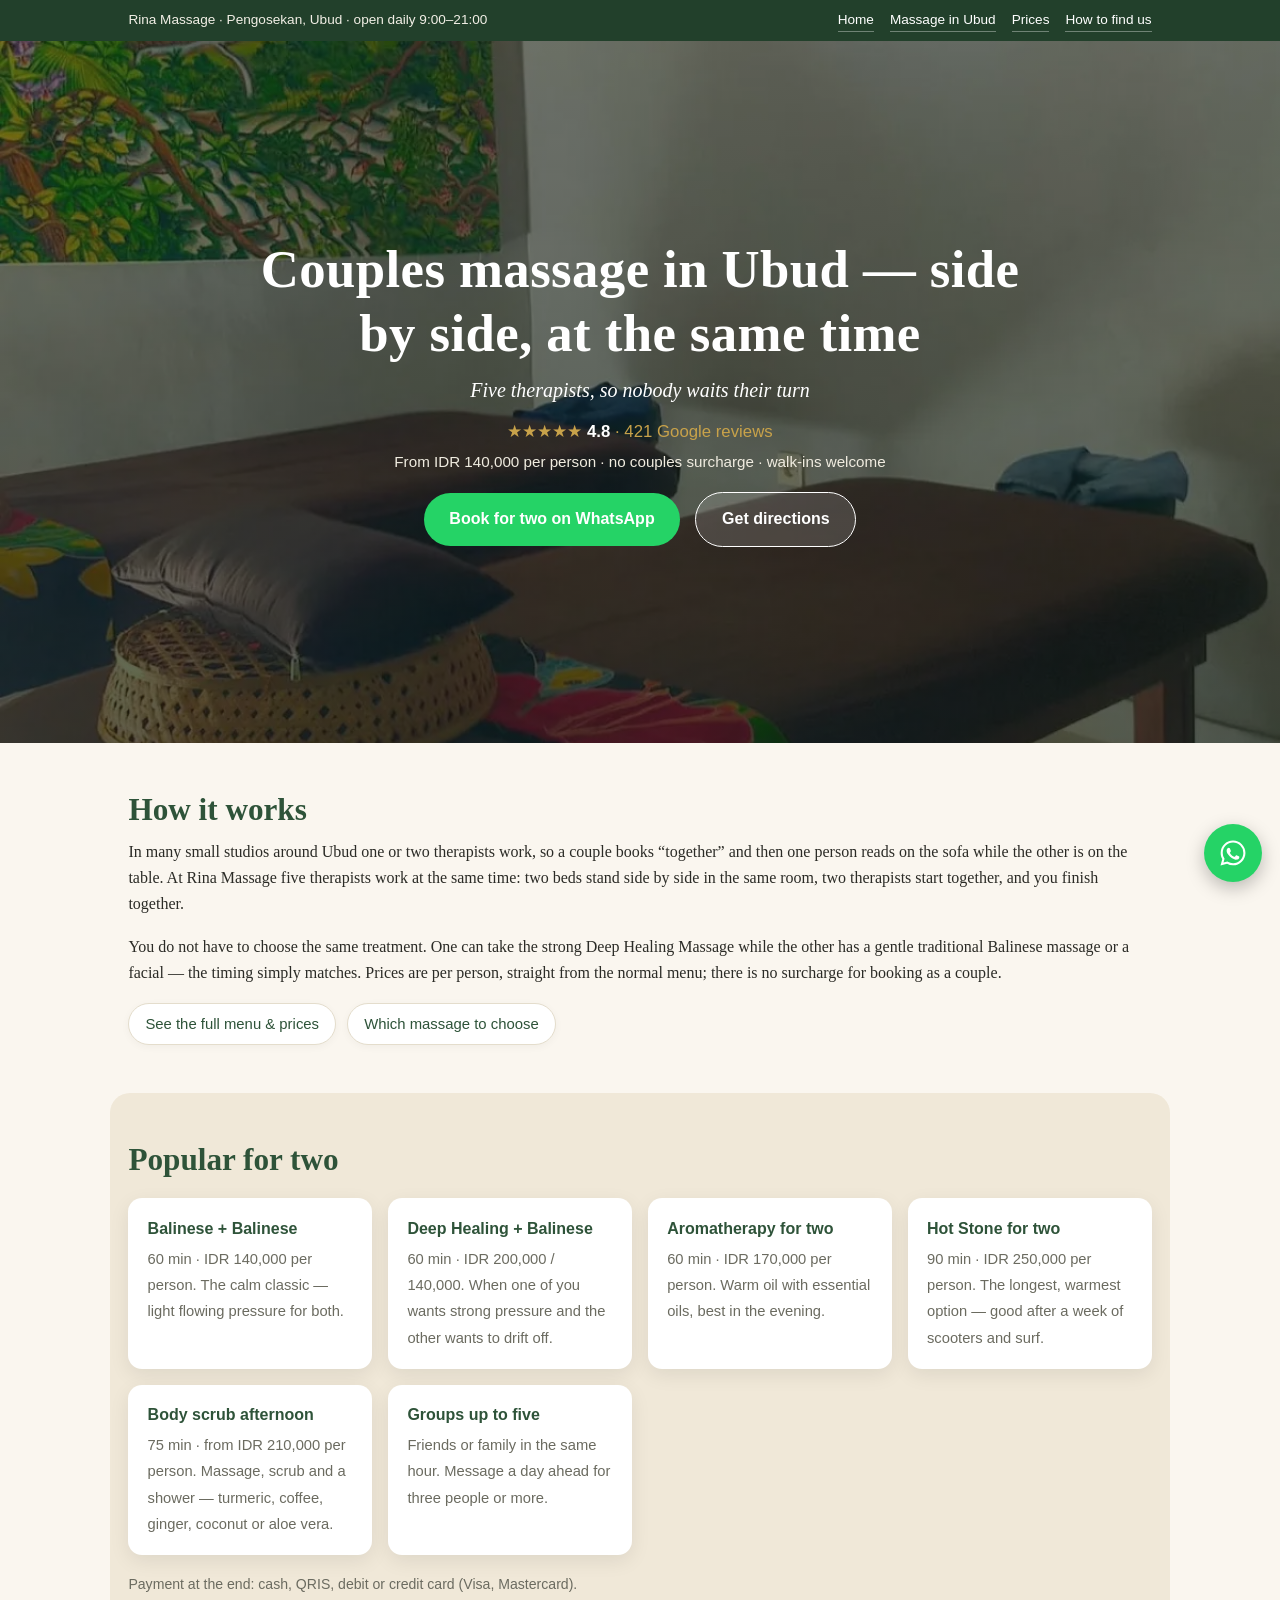
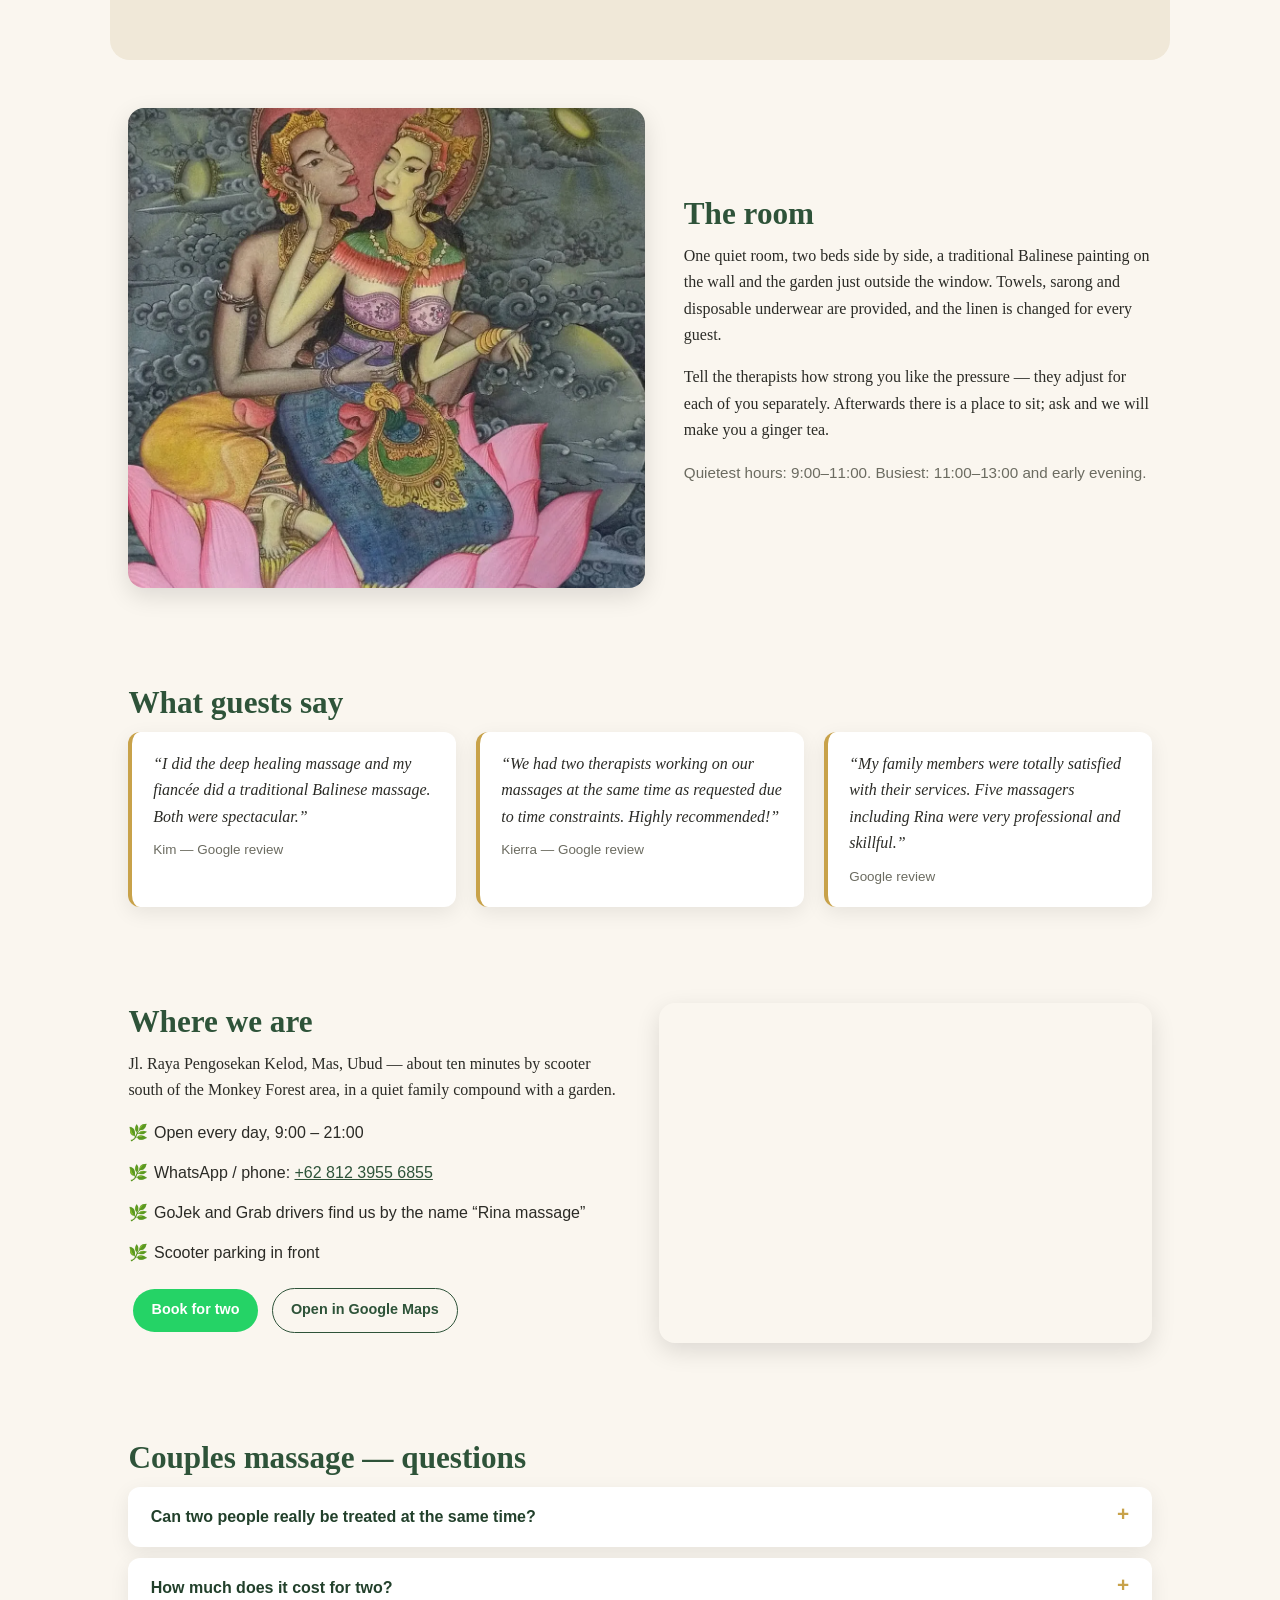
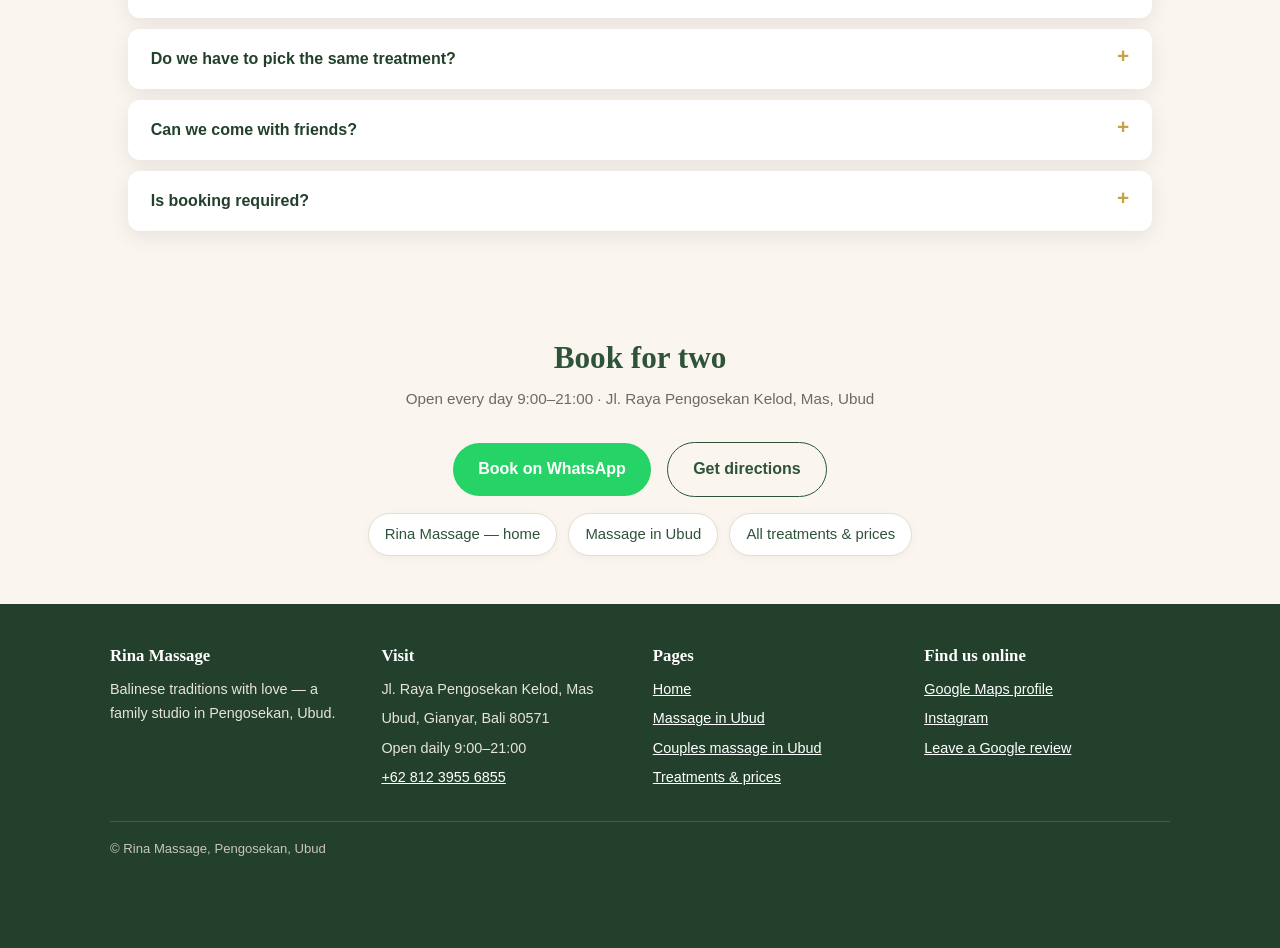
==== couples-massage-ubud/index.html @ 050b76c3 "Rebuild site: full 2025 price menu, SEO landing pages, FAQ, schema - index.html: new hero/positionin" ====
<!DOCTYPE html>
<html lang="en">
<head>
<meta charset="UTF-8">
<meta name="viewport" content="width=device-width, initial-scale=1.0">
<title>Couples Massage in Ubud — Side by Side, from IDR 140,000 | Rina Massage</title>
<meta name="description" content="Couples massage in Ubud at Rina Massage, Pengosekan. Five therapists means two people are treated at the same time in the same room — Balinese, deep healing or hot stone, from IDR 140,000 per person. Groups welcome, booking on WhatsApp.">
<link rel="canonical" href="https://rinamassageubud.com/couples-massage-ubud/">
<meta property="og:title" content="Couples massage in Ubud — side by side at Rina Massage">
<meta property="og:description" content="Two people treated at the same time by two therapists in one room. From IDR 140,000 per person. Pengosekan, Ubud — open daily 9:00–21:00.">
<meta property="og:type" content="article">
<meta property="og:url" content="https://rinamassageubud.com/couples-massage-ubud/">
<meta property="og:image" content="https://rinamassageubud.com/img/rina-massage-ubud-massage-room.jpg">
<meta name="theme-color" content="#2e5339">
<link rel="icon" href="/favicon.svg" type="image/svg+xml">
<link rel="stylesheet" href="/assets/style.css">
<script type="application/ld+json">
{
  "@context":"https://schema.org","@type":"BreadcrumbList",
  "itemListElement":[
    {"@type":"ListItem","position":1,"name":"Rina Massage Ubud","item":"https://rinamassageubud.com/"},
    {"@type":"ListItem","position":2,"name":"Couples massage in Ubud","item":"https://rinamassageubud.com/couples-massage-ubud/"}
  ]
}
</script>
<script type="application/ld+json">
{
  "@context":"https://schema.org","@type":"Service",
  "serviceType":"Couples massage",
  "name":"Couples massage in Ubud",
  "areaServed":{"@type":"Place","name":"Ubud, Bali"},
  "provider":{"@type":"MassageBusiness","name":"Rina Massage","@id":"https://rinamassageubud.com/#business","url":"https://rinamassageubud.com/","telephone":"+6281239556855",
    "address":{"@type":"PostalAddress","streetAddress":"Jl. Raya Pengosekan Kelod, Mas","addressLocality":"Ubud","addressRegion":"Bali","postalCode":"80571","addressCountry":"ID"}},
  "offers":{"@type":"Offer","price":"140000","priceCurrency":"IDR","description":"Per person, traditional Balinese massage 60 minutes"}
}
</script>
<script type="application/ld+json">
{
  "@context":"https://schema.org","@type":"FAQPage",
  "mainEntity":[
    {"@type":"Question","name":"Can two people have a massage at the same time in Ubud?","acceptedAnswer":{"@type":"Answer","text":"Yes. Rina Massage has five therapists, so two guests are treated side by side in the same room at the same time — no waiting and no separate appointments."}},
    {"@type":"Question","name":"How much is a couples massage in Ubud?","acceptedAnswer":{"@type":"Answer","text":"The price is simply per person from the normal menu: a 60-minute traditional Balinese massage is IDR 140,000 per person, aromatherapy IDR 170,000, Deep Healing IDR 200,000 and a 90-minute Hot Stone Massage IDR 250,000. There is no couples surcharge."}},
    {"@type":"Question","name":"Do we have to choose the same treatment?","acceptedAnswer":{"@type":"Answer","text":"No. One can take a deep healing massage while the other has a traditional Balinese massage or a facial — both start at the same time."}},
    {"@type":"Question","name":"Can a group of friends book together?","acceptedAnswer":{"@type":"Answer","text":"Yes, up to five people can be treated in the same hour. For three or more, send a WhatsApp message a day ahead so all therapists are kept free."}}
  ]
}
</script>
</head>
<body>

<div class="topbar"><div>
  <span>Rina Massage · Pengosekan, Ubud · open daily 9:00–21:00</span>
  <nav>
    <a href="/">Home</a>
    <a href="/massage-ubud/">Massage in Ubud</a>
    <a href="/#prices">Prices</a>
    <a href="/#location">How to find us</a>
  </nav>
</div></div>

<header class="hero room">
  <div>
    <h1>Couples massage in Ubud — side by side, at the same time</h1>
    <p class="tag">Five therapists, so nobody waits their turn</p>
    <p class="stars">★★★★★ <b>4.8</b> · 421 Google reviews</p>
    <p class="facts">From IDR 140,000 per person · no couples surcharge · walk-ins welcome</p>
    <a class="cta wa" data-track="whatsapp-hero-couples" href="https://wa.me/6281239556855?text=Hi%20Rina!%20We%20would%20like%20to%20book%20a%20couples%20massage." target="_blank" rel="noopener">Book for two on WhatsApp</a>
    <a class="cta map" data-track="maps-hero-couples" href="https://maps.app.goo.gl/XEnyNrB8rsMoHfEm6" target="_blank" rel="noopener">Get directions</a>
  </div>
</header>

<section>
  <h2>How it works</h2>
  <p>In many small studios around Ubud one or two therapists work, so a couple books “together” and then one person reads on the sofa while the other is on the table. At Rina Massage five therapists work at the same time: two beds stand side by side in the same room, two therapists start together, and you finish together.</p>
  <p>You do not have to choose the same treatment. One can take the strong Deep Healing Massage while the other has a gentle traditional Balinese massage or a facial — the timing simply matches. Prices are per person, straight from the normal menu; there is no surcharge for booking as a couple.</p>
  <div class="pagelinks">
    <a href="/#prices">See the full menu &amp; prices</a>
    <a href="/massage-ubud/">Which massage to choose</a>
  </div>
</section>

<section class="why">
  <h2>Popular for two</h2>
  <div class="why-grid">
    <div class="why-item"><b>Balinese + Balinese</b><span>60 min · IDR 140,000 per person. The calm classic — light flowing pressure for both.</span></div>
    <div class="why-item"><b>Deep Healing + Balinese</b><span>60 min · IDR 200,000 / 140,000. When one of you wants strong pressure and the other wants to drift off.</span></div>
    <div class="why-item"><b>Aromatherapy for two</b><span>60 min · IDR 170,000 per person. Warm oil with essential oils, best in the evening.</span></div>
    <div class="why-item"><b>Hot Stone for two</b><span>90 min · IDR 250,000 per person. The longest, warmest option — good after a week of scooters and surf.</span></div>
    <div class="why-item"><b>Body scrub afternoon</b><span>75 min · from IDR 210,000 per person. Massage, scrub and a shower — turmeric, coffee, ginger, coconut or aloe vera.</span></div>
    <div class="why-item"><b>Groups up to five</b><span>Friends or family in the same hour. Message a day ahead for three people or more.</span></div>
  </div>
  <p class="note">Payment at the end: cash, QRIS, debit or credit card (Visa, Mastercard).</p>
</section>

<section class="split">
  <picture>
    <source srcset="/img/rina-massage-ubud-balinese-painting.webp" type="image/webp">
    <img src="/img/rina-massage-ubud-balinese-painting.jpg" width="1080" height="1080" loading="lazy"
         alt="Traditional Balinese painting of a couple, hanging in the treatment room at Rina Massage in Ubud">
  </picture>
  <div>
    <h2>The room</h2>
    <p>One quiet room, two beds side by side, a traditional Balinese painting on the wall and the garden just outside the window. Towels, sarong and disposable underwear are provided, and the linen is changed for every guest.</p>
    <p>Tell the therapists how strong you like the pressure — they adjust for each of you separately. Afterwards there is a place to sit; ask and we will make you a ginger tea.</p>
    <p class="sub">Quietest hours: 9:00–11:00. Busiest: 11:00–13:00 and early evening.</p>
  </div>
</section>

<section>
  <h2>What guests say</h2>
  <div class="quotes">
    <blockquote>“I did the deep healing massage and my fiancée did a traditional Balinese massage. Both were spectacular.”<footer>Kim — Google review</footer></blockquote>
    <blockquote>“We had two therapists working on our massages at the same time as requested due to time constraints. Highly recommended!”<footer>Kierra — Google review</footer></blockquote>
    <blockquote>“My family members were totally satisfied with their services. Five massagers including Rina were very professional and skillful.”<footer>Google review</footer></blockquote>
  </div>
</section>

<section class="visit">
  <div>
    <h2>Where we are</h2>
    <p>Jl. Raya Pengosekan Kelod, Mas, Ubud — about ten minutes by scooter south of the Monkey Forest area, in a quiet family compound with a garden.</p>
    <ul>
      <li>Open every day, 9:00 – 21:00</li>
      <li>WhatsApp / phone: <a data-track="phone-couples" href="https://wa.me/6281239556855">+62 812 3955 6855</a></li>
      <li>GoJek and Grab drivers find us by the name “Rina massage”</li>
      <li>Scooter parking in front</li>
    </ul>
    <a class="cta wa small" data-track="whatsapp-location-couples" href="https://wa.me/6281239556855?text=Hi%20Rina!%20We%20would%20like%20to%20book%20a%20couples%20massage." target="_blank" rel="noopener">Book for two</a>
    <a class="cta ghost small" data-track="maps-location-couples" href="https://maps.app.goo.gl/XEnyNrB8rsMoHfEm6" target="_blank" rel="noopener">Open in Google Maps</a>
  </div>
  <iframe title="Rina Massage on Google Maps" loading="lazy" allowfullscreen referrerpolicy="no-referrer-when-downgrade"
    src="https://maps.google.com/maps?q=Rina%20massage%2C%20Jl.%20Raya%20Pengosekan%20Kelod%2C%20Mas%2C%20Ubud&z=16&output=embed"></iframe>
</section>

<section class="faq">
  <h2>Couples massage — questions</h2>
  <details><summary>Can two people really be treated at the same time?</summary><div class="answer"><p>Yes — two beds, two therapists, one room, same start and finish. That is the main reason couples come back to us.</p></div></details>
  <details><summary>How much does it cost for two?</summary><div class="answer"><p>Per person from the normal menu: Balinese 60 min IDR 140,000, aromatherapy IDR 170,000, Deep Healing IDR 200,000, Hot Stone 90 min IDR 250,000. No couples surcharge.</p></div></details>
  <details><summary>Do we have to pick the same treatment?</summary><div class="answer"><p>No. Different treatments of the same length work best, and we will tell you if the timing does not match.</p></div></details>
  <details><summary>Can we come with friends?</summary><div class="answer"><p>Yes, up to five people in the same hour. Send a WhatsApp message a day ahead so all the therapists are free.</p></div></details>
  <details><summary>Is booking required?</summary><div class="answer"><p>For two people walk-ins usually work. For an exact hour, or three people and more, one WhatsApp message is enough — no deposit.</p></div></details>
</section>

<section class="center">
  <h2>Book for two</h2>
  <p class="sub">Open every day 9:00–21:00 · Jl. Raya Pengosekan Kelod, Mas, Ubud</p>
  <a class="cta wa" data-track="whatsapp-bottom-couples" href="https://wa.me/6281239556855?text=Hi%20Rina!%20We%20would%20like%20to%20book%20a%20couples%20massage." target="_blank" rel="noopener">Book on WhatsApp</a>
  <a class="cta ghost" data-track="maps-bottom-couples" href="https://maps.app.goo.gl/XEnyNrB8rsMoHfEm6" target="_blank" rel="noopener">Get directions</a>
  <div class="pagelinks" style="justify-content:center">
    <a href="/">Rina Massage — home</a>
    <a href="/massage-ubud/">Massage in Ubud</a>
    <a href="/#prices">All treatments &amp; prices</a>
  </div>
</section>

<footer class="site">
  <div class="in">
    <div>
      <h4>Rina Massage</h4>
      <p>Balinese traditions with love — a family studio in Pengosekan, Ubud.</p>
    </div>
    <div>
      <h4>Visit</h4>
      <ul>
        <li>Jl. Raya Pengosekan Kelod, Mas</li>
        <li>Ubud, Gianyar, Bali 80571</li>
        <li>Open daily 9:00–21:00</li>
        <li><a href="https://wa.me/6281239556855">+62 812 3955 6855</a></li>
      </ul>
    </div>
    <div>
      <h4>Pages</h4>
      <ul>
        <li><a href="/">Home</a></li>
        <li><a href="/massage-ubud/">Massage in Ubud</a></li>
        <li><a href="/couples-massage-ubud/">Couples massage in Ubud</a></li>
        <li><a href="/#prices">Treatments &amp; prices</a></li>
      </ul>
    </div>
    <div>
      <h4>Find us online</h4>
      <ul>
        <li><a href="https://maps.app.goo.gl/XEnyNrB8rsMoHfEm6" target="_blank" rel="noopener">Google Maps profile</a></li>
        <li><a href="https://www.instagram.com/rinamassageubud/" target="_blank" rel="noopener">Instagram</a></li>
        <li><a href="https://g.page/r/Cc70JWvsVay-EAE/review" target="_blank" rel="noopener">Leave a Google review</a></li>
      </ul>
    </div>
  </div>
  <p class="copy">© Rina Massage, Pengosekan, Ubud</p>
</footer>

<a class="wa-float" data-track="whatsapp-float-couples" href="https://wa.me/6281239556855?text=Hi%20Rina!%20We%20would%20like%20to%20book%20a%20couples%20massage." target="_blank" rel="noopener" aria-label="Book on WhatsApp">
  <svg viewBox="0 0 24 24" aria-hidden="true"><path d="M12.04 2C6.58 2 2.13 6.45 2.13 11.91c0 1.75.46 3.45 1.32 4.95L2 22l5.25-1.38a9.9 9.9 0 0 0 4.79 1.22h.01c5.46 0 9.9-4.45 9.9-9.91 0-2.65-1.03-5.14-2.9-7.01A9.82 9.82 0 0 0 12.04 2m0 1.67c2.2 0 4.27.86 5.83 2.42a8.2 8.2 0 0 1 2.41 5.82c0 4.54-3.7 8.24-8.24 8.24-1.48 0-2.93-.4-4.2-1.15l-.3-.18-3.12.82.83-3.04-.2-.31a8.2 8.2 0 0 1-1.26-4.38c0-4.54 3.7-8.24 8.25-8.24m-3.6 4.2c-.17 0-.44.06-.67.31-.23.25-.88.86-.88 2.1s.9 2.44 1.03 2.6c.13.17 1.76 2.7 4.28 3.78.6.26 1.06.41 1.42.53.6.19 1.14.16 1.57.1.48-.07 1.48-.6 1.69-1.19.21-.58.21-1.08.15-1.19-.06-.1-.23-.16-.48-.29-.25-.12-1.48-.73-1.71-.81-.23-.09-.4-.13-.56.12-.17.25-.64.81-.79.98-.14.16-.29.19-.54.06-.25-.12-1.05-.39-2-1.24-.74-.66-1.24-1.47-1.38-1.72-.15-.25-.02-.38.11-.5.11-.11.25-.29.37-.43.13-.15.17-.25.25-.42.09-.16.04-.31-.02-.44-.06-.12-.55-1.36-.77-1.86-.2-.48-.41-.42-.56-.42h-.48z"/></svg>
</a>

<div class="stickybar">
  <a class="wa" data-track="whatsapp-sticky-couples" href="https://wa.me/6281239556855?text=Hi%20Rina!%20We%20would%20like%20to%20book%20a%20couples%20massage." target="_blank" rel="noopener">Book on WhatsApp</a>
  <a class="mp" data-track="maps-sticky-couples" href="https://maps.app.goo.gl/XEnyNrB8rsMoHfEm6" target="_blank" rel="noopener">Directions</a>
</div>

</body>
</html>
---- assets/style.css ----
:root{
  --green:#2e5339; --green-dark:#22402b; --cream:#faf6ef; --sand:#f0e8d8;
  --gold:#c8a24a; --text:#2b2b26; --muted:#6b6b60; --wa:#25d366;
  --shadow:0 6px 20px rgba(0,0,0,.08);
}
*{margin:0;padding:0;box-sizing:border-box}
html{scroll-behavior:smooth}
body{font-family:Georgia,'Times New Roman',serif;color:var(--text);background:var(--cream);line-height:1.65;-webkit-text-size-adjust:100%}
img{max-width:100%;display:block}
h1,h2,h3{font-weight:600;line-height:1.22}
h2{font-size:clamp(1.5rem,4vw,1.95rem);color:var(--green);margin-bottom:.6rem}
h3{font-size:1.12rem;color:var(--green-dark);margin-bottom:.3rem}
p{margin-bottom:1rem}
a{color:var(--green)}
section{max-width:1060px;margin:0 auto;padding:3rem 1.15rem}
.sub{color:var(--muted);font-family:Helvetica,Arial,sans-serif;font-size:.95rem}
.center{text-align:center}

/* ---------- top bar ---------- */
.topbar{background:var(--green-dark);color:#f2efe6;font-family:Helvetica,Arial,sans-serif;font-size:.85rem}
.topbar div{max-width:1060px;margin:0 auto;padding:.55rem 1.15rem;display:flex;flex-wrap:wrap;gap:.4rem 1.2rem;align-items:center;justify-content:space-between}
.topbar a{color:#fff;text-decoration:none;border-bottom:1px solid rgba(255,255,255,.35)}
.topbar nav{display:flex;gap:1rem;flex-wrap:wrap}

/* ---------- hero ---------- */
.hero{position:relative;display:flex;align-items:center;justify-content:center;text-align:center;color:#fff;
  padding:3.4rem 1.15rem;min-height:78vh;
  background:#25341f url('/img/rina-massage-ubud-frangipani.jpg') center/cover no-repeat;
  background-image:image-set(url('/img/rina-massage-ubud-frangipani.webp') type('image/webp'), url('/img/rina-massage-ubud-frangipani.jpg') type('image/jpeg'));
}
.hero.room{background-image:url('/img/rina-massage-ubud-massage-room.jpg');
  background-image:image-set(url('/img/rina-massage-ubud-massage-room.webp') type('image/webp'), url('/img/rina-massage-ubud-massage-room.jpg') type('image/jpeg'));
  background-position:center 60%}
.hero.garden{background-image:url('/img/rina-massage-ubud-garden.jpg');
  background-image:image-set(url('/img/rina-massage-ubud-garden.webp') type('image/webp'), url('/img/rina-massage-ubud-garden.jpg') type('image/jpeg'))}
.hero::after{content:'';position:absolute;inset:0;background:linear-gradient(rgba(18,28,18,.5),rgba(18,28,18,.68))}
.hero>div{position:relative;z-index:1;max-width:760px}
.hero h1{font-size:clamp(1.95rem,5.4vw,3.3rem);letter-spacing:.4px;margin-bottom:.5rem}
.hero .tag{font-size:clamp(1rem,2.6vw,1.25rem);font-style:italic;margin-bottom:.7rem}
.hero .facts{font-family:Helvetica,Arial,sans-serif;font-size:.95rem;color:#f0ece0;margin-bottom:.2rem}
.stars{color:var(--gold);font-family:Helvetica,Arial,sans-serif;font-size:1.05rem;margin-bottom:.2rem}
.stars b{color:#fff}
.cta{display:inline-block;margin:.9rem .35rem 0;padding:.85rem 1.6rem;border-radius:40px;text-decoration:none;
  font-family:Helvetica,Arial,sans-serif;font-weight:700;font-size:1rem;transition:transform .15s}
.cta:hover{transform:scale(1.04)}
.cta.wa{background:var(--wa);color:#fff}
.cta.map{background:rgba(255,255,255,.14);color:#fff;border:1.5px solid #fff}
.cta.ghost{background:transparent;color:var(--green);border:1.5px solid var(--green)}
.cta.small{padding:.6rem 1.15rem;font-size:.9rem;margin:.5rem .3rem 0}

/* ---------- badges ---------- */
.badges{display:grid;grid-template-columns:repeat(auto-fit,minmax(158px,1fr));gap:.9rem;max-width:1060px;
  margin:-2.4rem auto 0;position:relative;z-index:2;padding:0 1.15rem}
.badge{background:#fff;border-radius:14px;box-shadow:var(--shadow);padding:.95rem .8rem;text-align:center;font-family:Helvetica,Arial,sans-serif}
.badge b{display:block;font-size:1.15rem;color:var(--green)}
.badge span{font-size:.82rem;color:var(--muted)}

/* ---------- two-column blocks ---------- */
.split{display:grid;grid-template-columns:1.05fr .95fr;gap:2.4rem;align-items:center}
.split picture{display:block}
.split img{width:100%;max-height:480px;object-fit:cover;border-radius:16px;box-shadow:0 8px 24px rgba(0,0,0,.12)}

/* ---------- why ---------- */
.why{background:var(--sand);border-radius:20px}
.why-grid{display:grid;grid-template-columns:repeat(auto-fit,minmax(240px,1fr));gap:1rem;margin-top:1.2rem}
.why-item{background:#fff;border-radius:14px;padding:1.1rem 1.2rem;box-shadow:var(--shadow)}
.why-item b{display:block;color:var(--green);font-family:Helvetica,Arial,sans-serif;margin-bottom:.2rem}
.why-item span{font-family:Helvetica,Arial,sans-serif;font-size:.92rem;color:var(--muted)}

/* ---------- treatments ---------- */
.menu{display:grid;grid-template-columns:repeat(auto-fit,minmax(320px,1fr));gap:1.4rem;margin-top:1.2rem}
.card{background:#fff;border-radius:16px;box-shadow:var(--shadow);overflow:hidden}
.card h3{background:var(--green);color:#fff;padding:.7rem 1.15rem;margin:0;font-size:1.02rem;font-family:Helvetica,Arial,sans-serif;letter-spacing:.3px}
.item{padding:.85rem 1.15rem;border-top:1px solid #efece3}
.item:first-of-type{border-top:0}
.item .row{display:flex;justify-content:space-between;gap:1rem;align-items:baseline;font-family:Helvetica,Arial,sans-serif}
.item .name{font-weight:700;color:var(--green-dark)}
.item .price{white-space:nowrap;color:var(--green);font-weight:700}
.item .dur{font-family:Helvetica,Arial,sans-serif;font-size:.82rem;color:var(--muted)}
.item p{margin:.25rem 0 0;font-size:.93rem;color:var(--muted);font-family:Helvetica,Arial,sans-serif;line-height:1.5}
.note{font-size:.88rem;color:var(--muted);margin-top:1.1rem;font-family:Helvetica,Arial,sans-serif}

/* ---------- gallery ---------- */
.gallery{display:grid;grid-template-columns:repeat(auto-fit,minmax(220px,1fr));gap:1rem}
.gallery img{width:100%;height:250px;object-fit:cover;border-radius:14px}

/* ---------- reviews ---------- */
.quotes{display:grid;grid-template-columns:repeat(auto-fit,minmax(270px,1fr));gap:1.3rem}
blockquote{background:#fff;border-left:4px solid var(--gold);border-radius:12px;padding:1.2rem 1.3rem;font-style:italic;box-shadow:var(--shadow)}
blockquote footer{margin-top:.6rem;font-style:normal;font-family:Helvetica,Arial,sans-serif;font-size:.84rem;color:var(--muted)}

/* ---------- location ---------- */
.visit{display:grid;grid-template-columns:1fr 1fr;gap:2.4rem;align-items:start}
.visit iframe{width:100%;height:340px;border:0;border-radius:16px;box-shadow:0 8px 24px rgba(0,0,0,.12)}
.visit ul{list-style:none;font-family:Helvetica,Arial,sans-serif}
.visit li{margin-bottom:.85rem;padding-left:1.6rem;position:relative}
.visit li::before{content:'🌿';position:absolute;left:0}

/* ---------- faq ---------- */
.faq details{background:#fff;border-radius:12px;box-shadow:var(--shadow);margin-bottom:.7rem;padding:.15rem .3rem}
.faq summary{cursor:pointer;padding:.9rem 1.1rem;font-family:Helvetica,Arial,sans-serif;font-weight:700;color:var(--green-dark);list-style:none}
.faq summary::-webkit-details-marker{display:none}
.faq summary::after{content:'+';float:right;color:var(--gold);font-size:1.3rem;line-height:1}
.faq details[open] summary::after{content:'–'}
.faq .answer{padding:0 1.1rem 1rem;font-family:Helvetica,Arial,sans-serif;font-size:.95rem;color:var(--muted)}
.faq .answer p{margin-bottom:.6rem}

/* ---------- links row ---------- */
.pagelinks{display:flex;flex-wrap:wrap;gap:.7rem;margin-top:1rem;font-family:Helvetica,Arial,sans-serif;font-size:.93rem}
.pagelinks a{background:#fff;border:1px solid #e4ddcc;border-radius:30px;padding:.5rem 1rem;text-decoration:none;box-shadow:0 2px 8px rgba(0,0,0,.04)}

/* ---------- footer ---------- */
footer.site{background:var(--green-dark);color:#e8e4d8;padding:2.4rem 1.15rem 5.5rem;font-family:Helvetica,Arial,sans-serif;font-size:.9rem}
footer.site .in{max-width:1060px;margin:0 auto;display:grid;grid-template-columns:repeat(auto-fit,minmax(230px,1fr));gap:1.6rem}
footer.site a{color:#fff}
footer.site h4{color:#fff;font-family:Georgia,serif;font-size:1.05rem;margin-bottom:.5rem}
footer.site ul{list-style:none}
footer.site li{margin-bottom:.35rem}
footer.site .copy{max-width:1060px;margin:1.6rem auto 0;padding-top:1rem;border-top:1px solid rgba(255,255,255,.15);font-size:.82rem;color:#c9c6ba}

/* ---------- floating + sticky CTA ---------- */
.wa-float{position:fixed;right:1.1rem;bottom:1.1rem;z-index:50;background:var(--wa);color:#fff;width:58px;height:58px;
  border-radius:50%;display:flex;align-items:center;justify-content:center;text-decoration:none;box-shadow:0 6px 18px rgba(0,0,0,.25)}
.wa-float svg{width:30px;height:30px;fill:#fff}
.stickybar{display:none}

@media(max-width:820px){
  .split,.visit{grid-template-columns:1fr}
  .hero{min-height:0;padding:2.2rem 1.15rem 2.2rem}
  .hero h1{font-size:1.7rem;line-height:1.25}
  .hero .tag{font-size:1rem;margin-bottom:.5rem}
  .hero .facts{font-size:.88rem}
  .cta{padding:.8rem 1.35rem;font-size:.95rem;margin-top:.7rem}
  .topbar span{display:none}
  .topbar div{justify-content:center;padding:.5rem 1rem}
  .topbar nav{gap:.9rem;justify-content:center}
  section{padding:2.4rem 1.15rem}
  .gallery img{height:200px}
  .wa-float{display:none}
  .stickybar{display:flex;position:fixed;left:0;right:0;bottom:0;z-index:60;gap:.5rem;padding:.55rem .7rem;
    background:rgba(250,246,239,.97);border-top:1px solid #e4ddcc;box-shadow:0 -4px 14px rgba(0,0,0,.08)}
  .stickybar a{flex:1;text-align:center;padding:.75rem .5rem;border-radius:30px;text-decoration:none;
    font-family:Helvetica,Arial,sans-serif;font-weight:700;font-size:.95rem}
  .stickybar .wa{background:var(--wa);color:#fff;flex:1.6}
  .stickybar .mp{background:#fff;color:var(--green);border:1.5px solid var(--green)}
  body{padding-bottom:3.6rem}
}
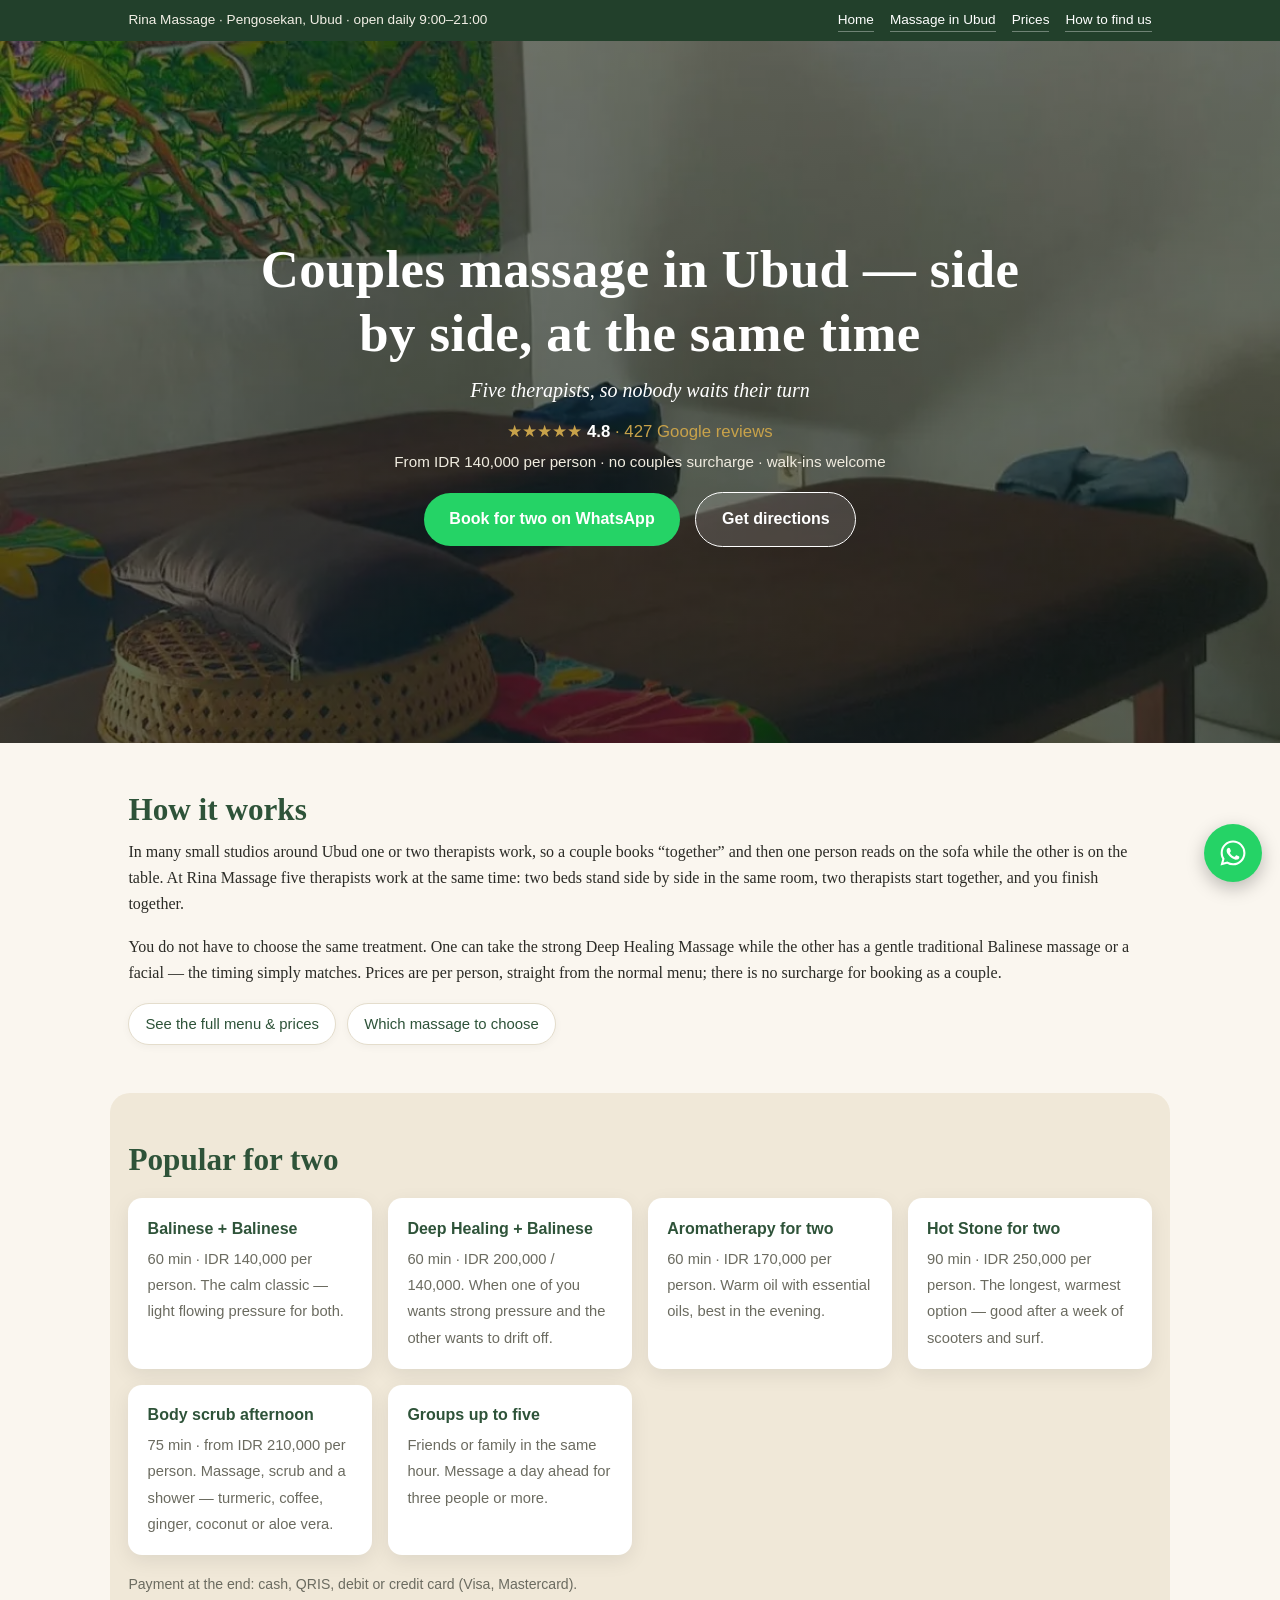
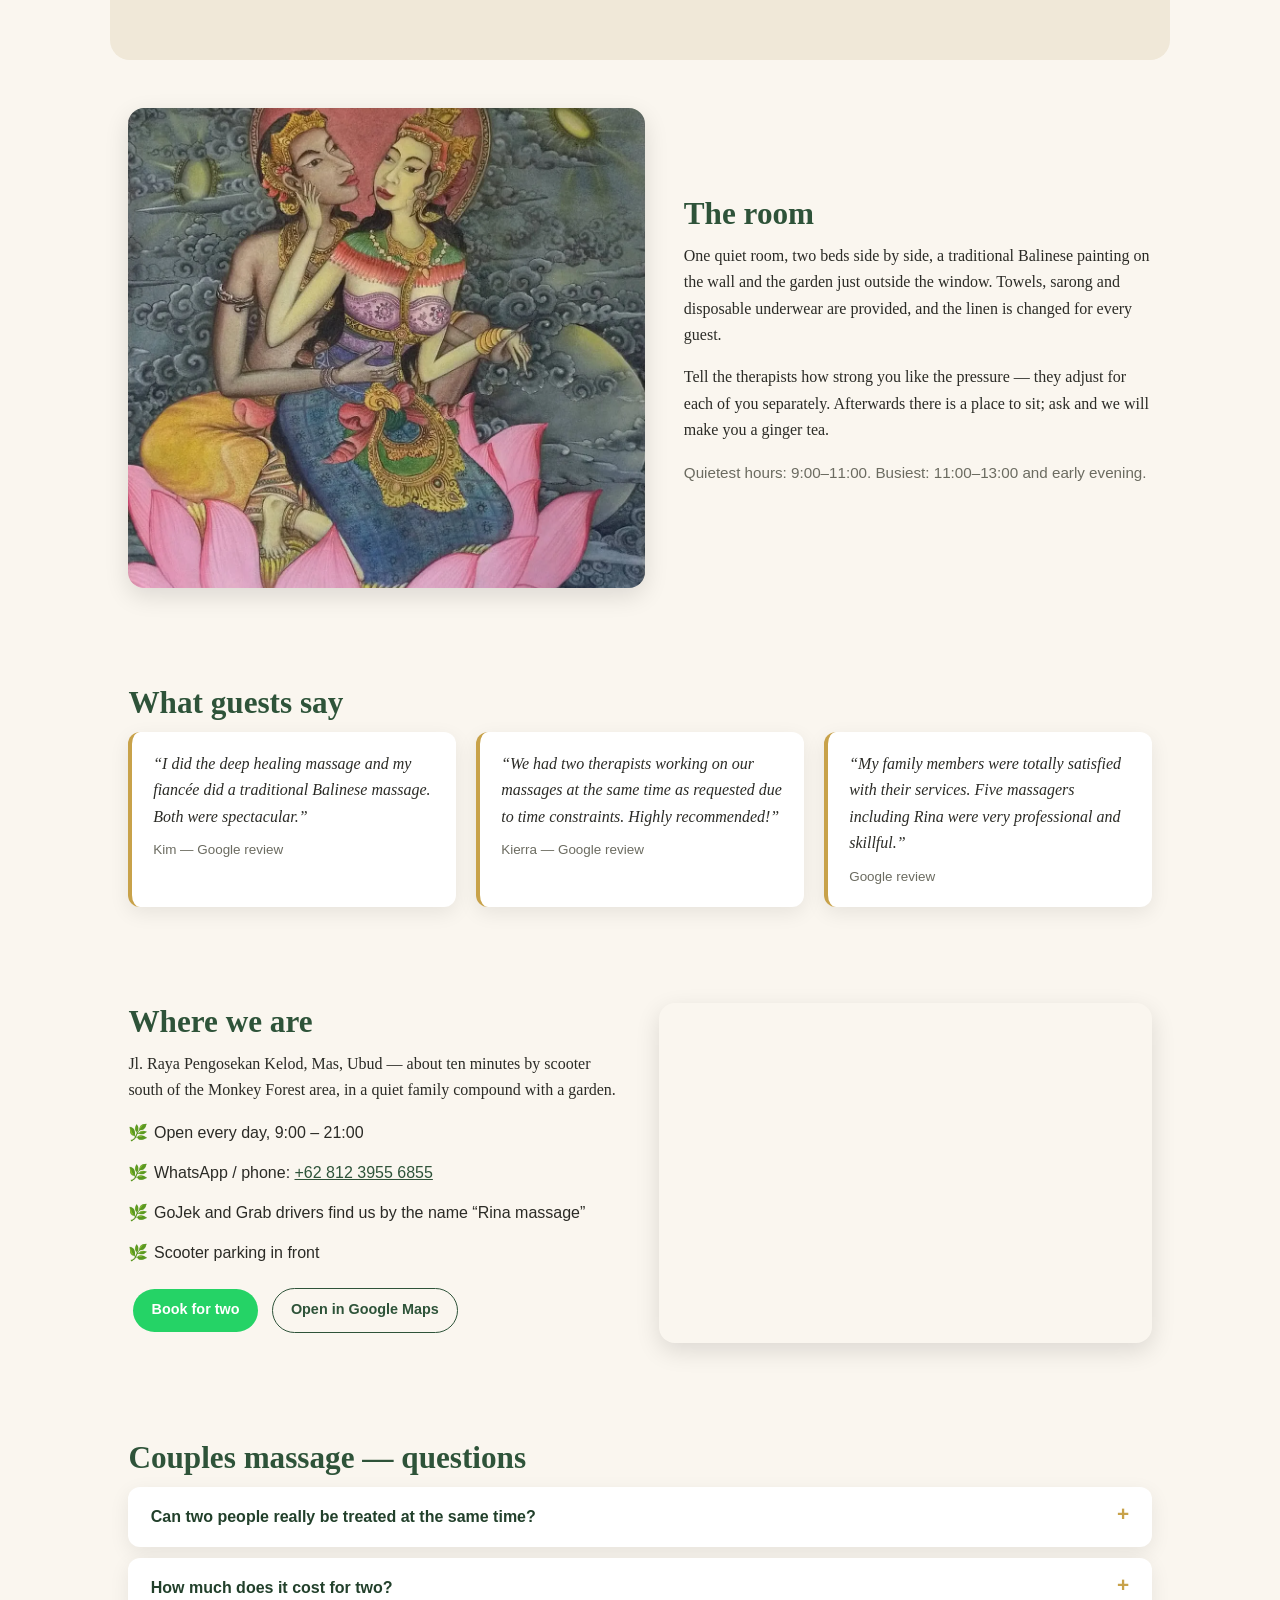
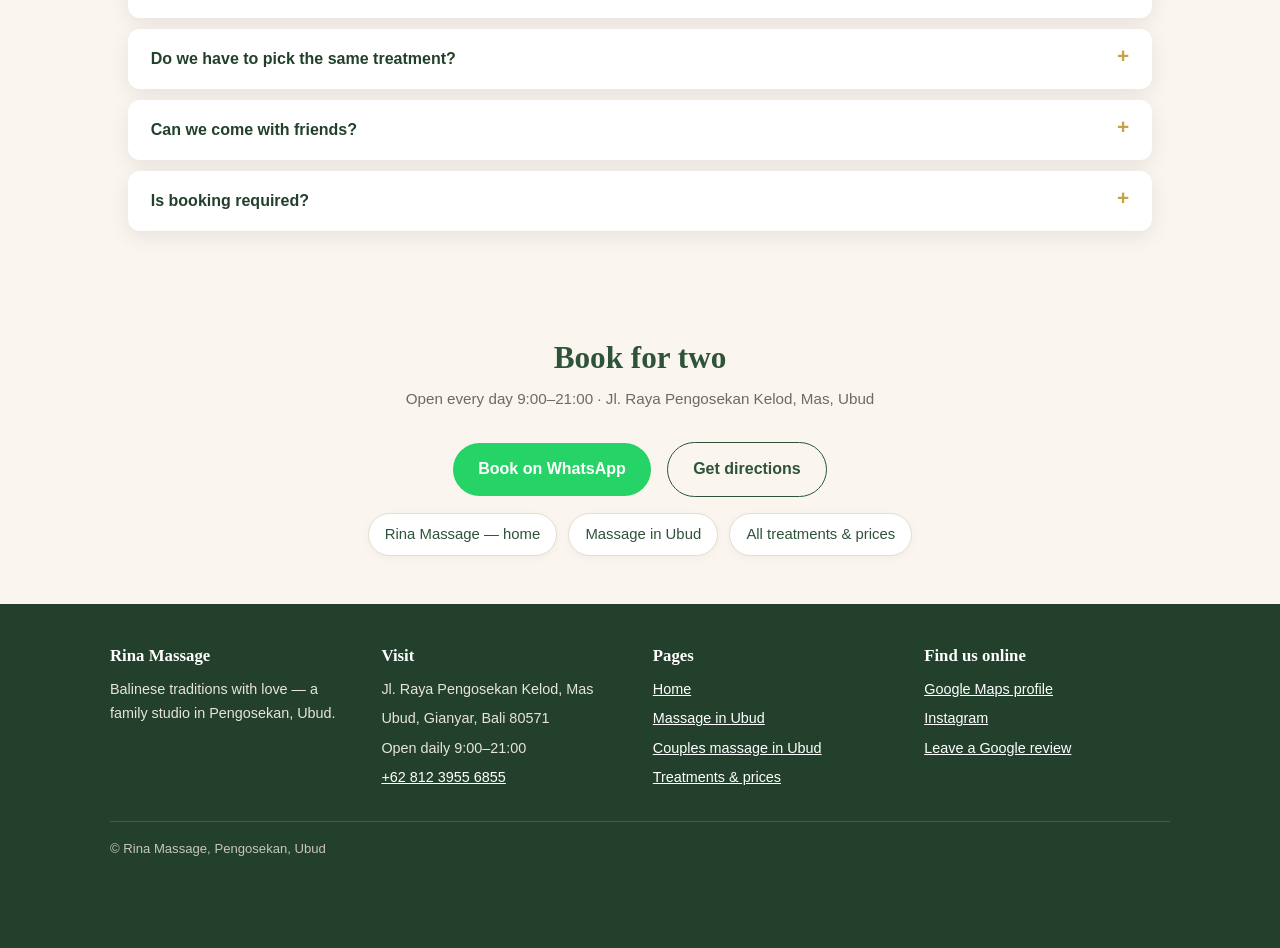
==== commit bda6bf38: "Add Search Console verification (file + meta tag), update review count to 427 Co-Authored-By: Claude" ====
--- a/couples-massage-ubud/index.html
+++ b/couples-massage-ubud/index.html
@@ -62,7 +62,7 @@
   <div>
     <h1>Couples massage in Ubud — side by side, at the same time</h1>
     <p class="tag">Five therapists, so nobody waits their turn</p>
-    <p class="stars">★★★★★ <b>4.8</b> · 421 Google reviews</p>
+    <p class="stars">★★★★★ <b>4.8</b> · 427 Google reviews</p>
     <p class="facts">From IDR 140,000 per person · no couples surcharge · walk-ins welcome</p>
     <a class="cta wa" data-track="whatsapp-hero-couples" href="https://wa.me/6281239556855?text=Hi%20Rina!%20We%20would%20like%20to%20book%20a%20couples%20massage." target="_blank" rel="noopener">Book for two on WhatsApp</a>
     <a class="cta map" data-track="maps-hero-couples" href="https://maps.app.goo.gl/XEnyNrB8rsMoHfEm6" target="_blank" rel="noopener">Get directions</a>
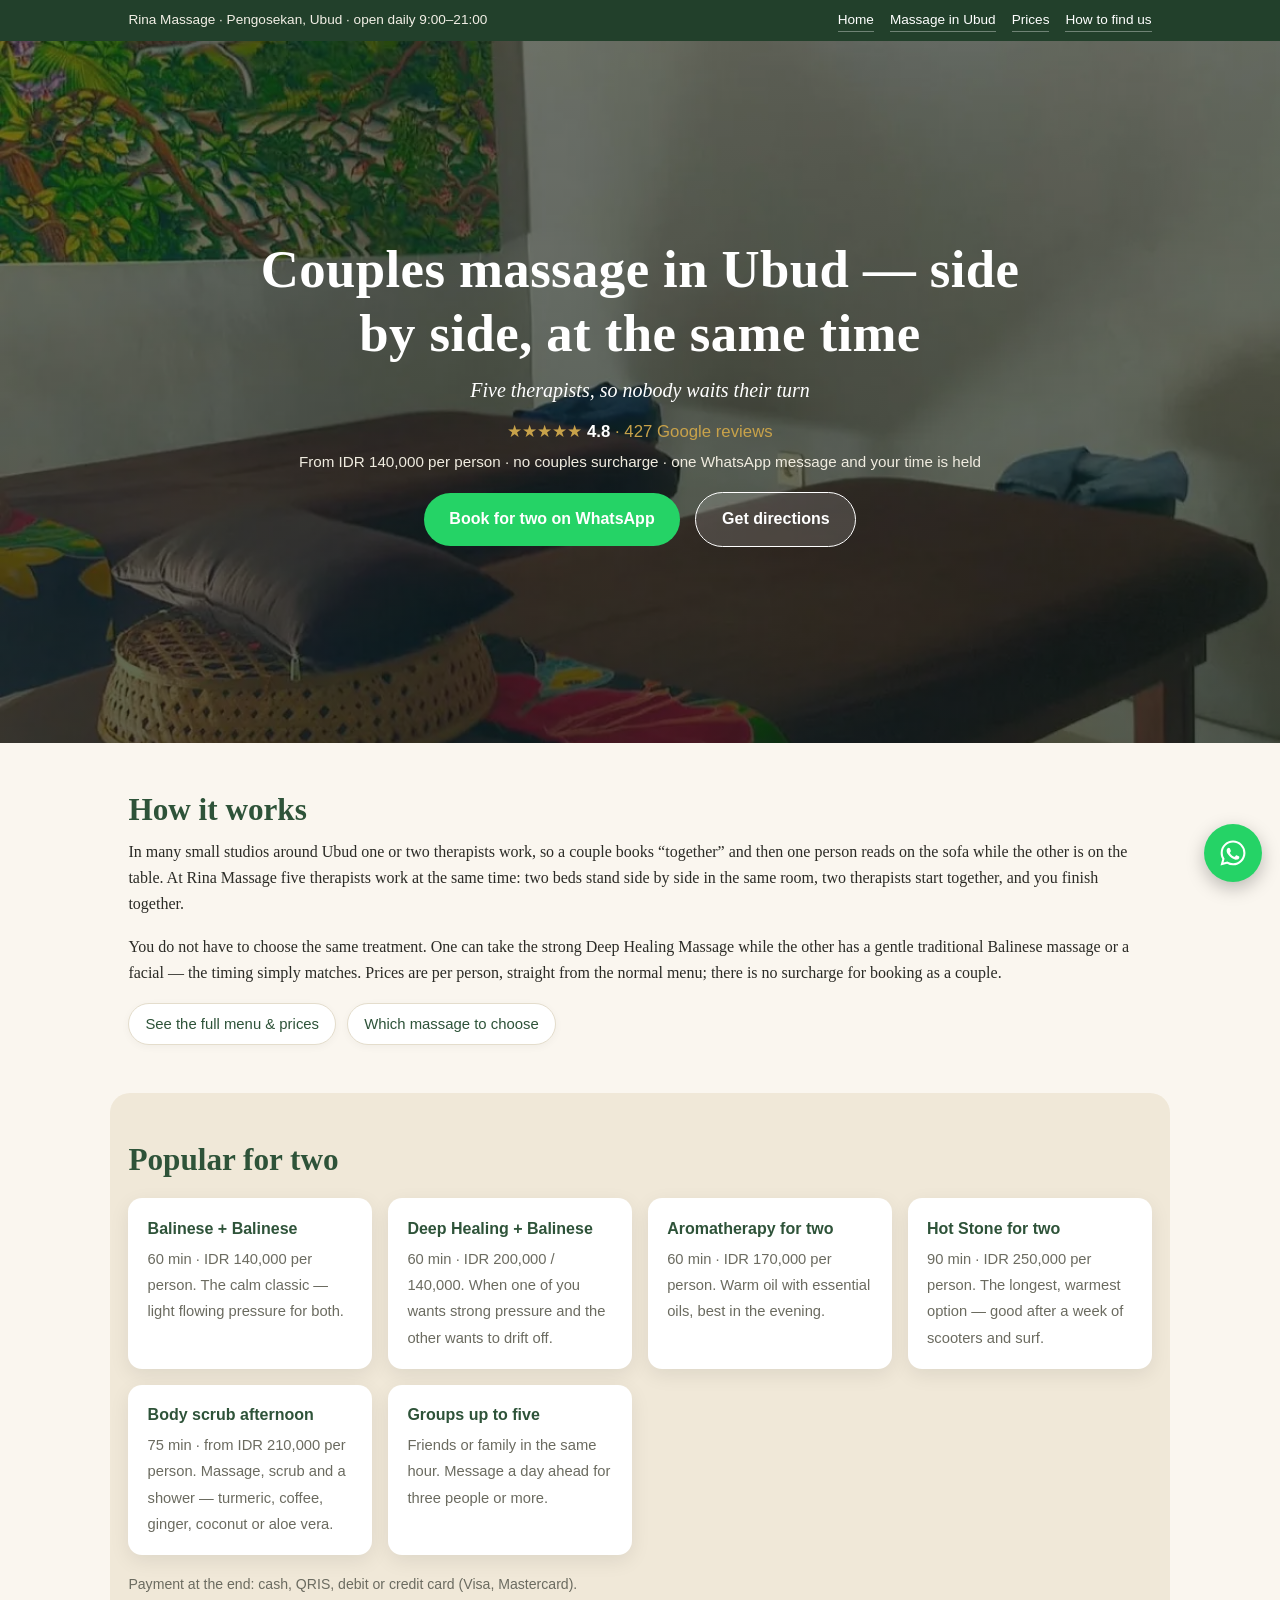
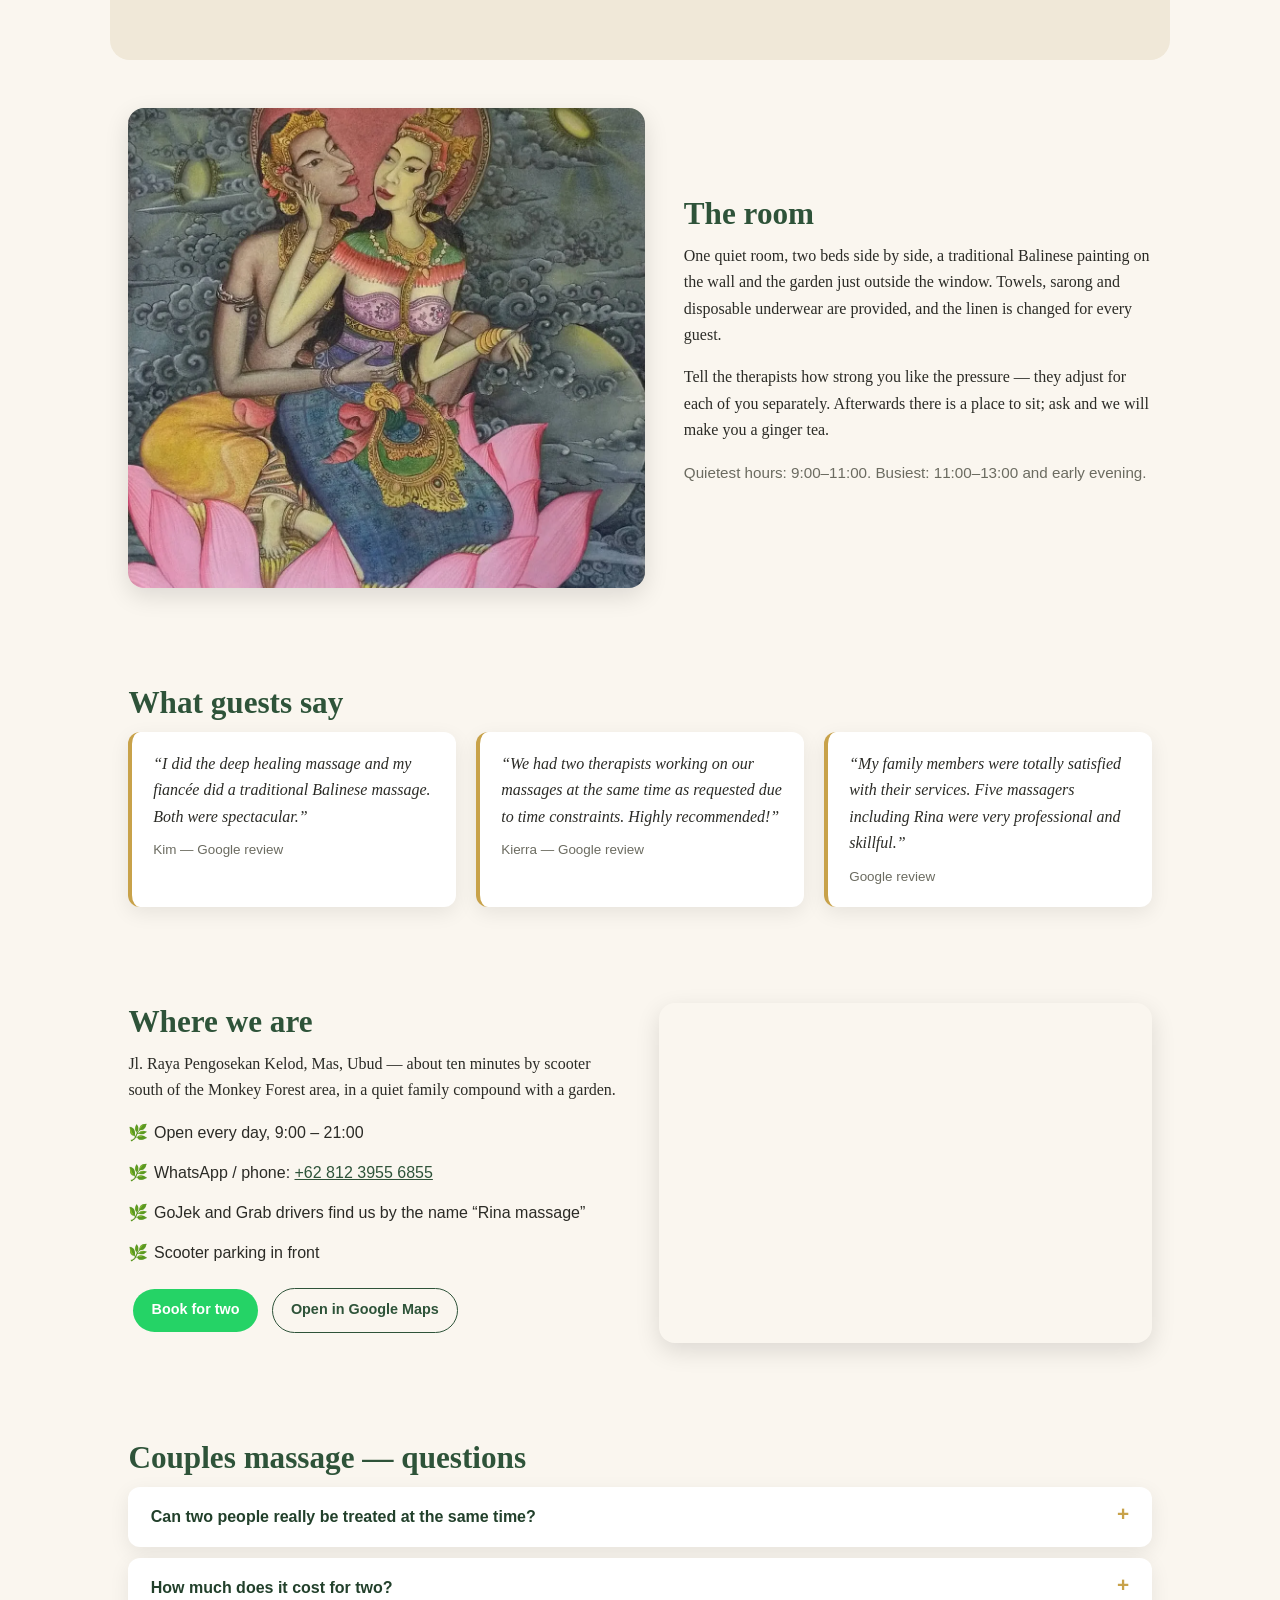
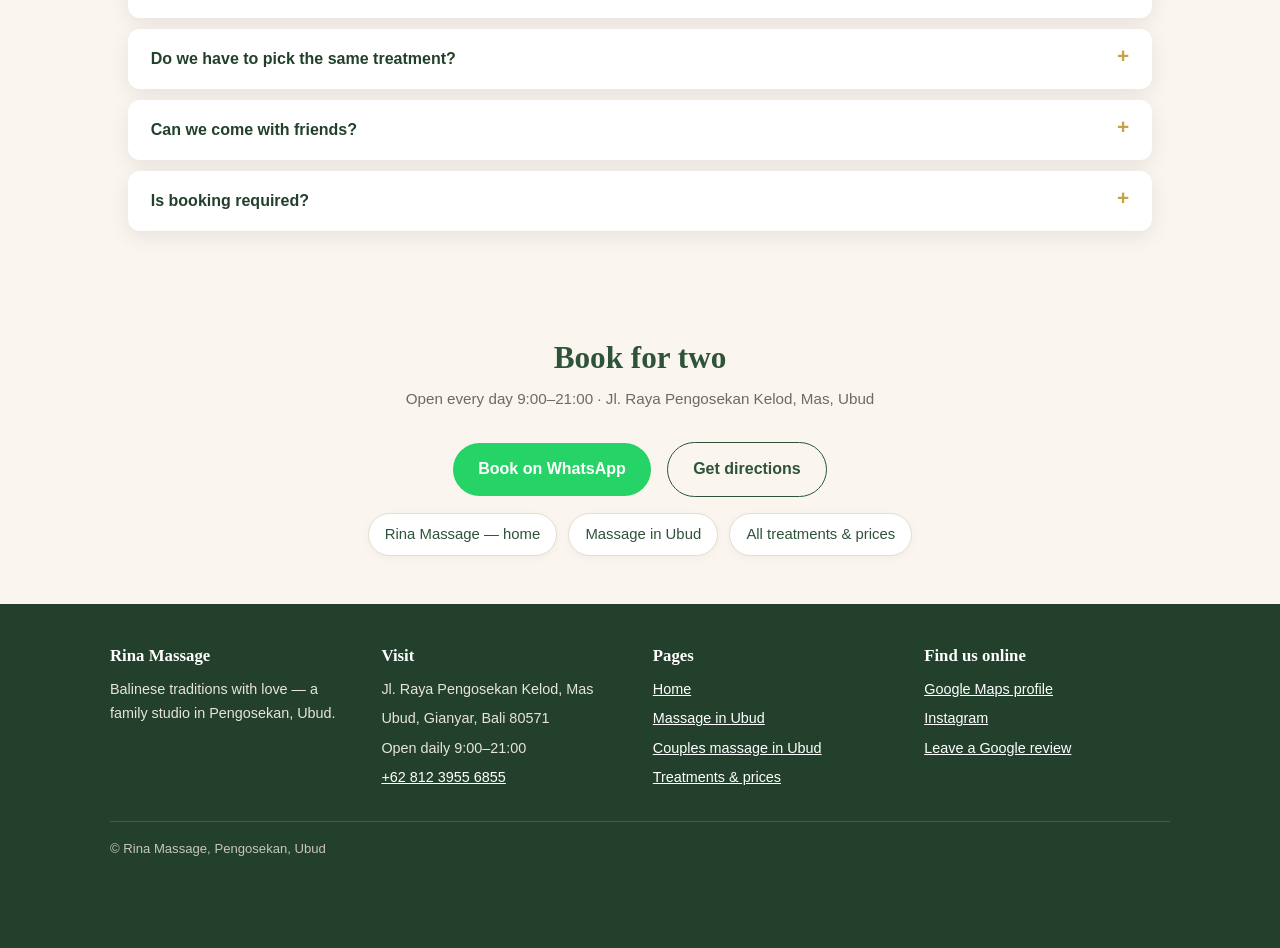
==== commit 86ad08be: "Nudge guests toward WhatsApp booking; keep walk-ins welcome; add spa wording - home, /massage-ubud/," ====
--- a/couples-massage-ubud/index.html
+++ b/couples-massage-ubud/index.html
@@ -63,7 +63,7 @@
     <h1>Couples massage in Ubud — side by side, at the same time</h1>
     <p class="tag">Five therapists, so nobody waits their turn</p>
     <p class="stars">★★★★★ <b>4.8</b> · 427 Google reviews</p>
-    <p class="facts">From IDR 140,000 per person · no couples surcharge · walk-ins welcome</p>
+    <p class="facts">From IDR 140,000 per person · no couples surcharge · one WhatsApp message and your time is held</p>
     <a class="cta wa" data-track="whatsapp-hero-couples" href="https://wa.me/6281239556855?text=Hi%20Rina!%20We%20would%20like%20to%20book%20a%20couples%20massage." target="_blank" rel="noopener">Book for two on WhatsApp</a>
     <a class="cta map" data-track="maps-hero-couples" href="https://maps.app.goo.gl/XEnyNrB8rsMoHfEm6" target="_blank" rel="noopener">Get directions</a>
   </div>
@@ -138,7 +138,7 @@
   <details><summary>How much does it cost for two?</summary><div class="answer"><p>Per person from the normal menu: Balinese 60 min IDR 140,000, aromatherapy IDR 170,000, Deep Healing IDR 200,000, Hot Stone 90 min IDR 250,000. No couples surcharge.</p></div></details>
   <details><summary>Do we have to pick the same treatment?</summary><div class="answer"><p>No. Different treatments of the same length work best, and we will tell you if the timing does not match.</p></div></details>
   <details><summary>Can we come with friends?</summary><div class="answer"><p>Yes, up to five people in the same hour. Send a WhatsApp message a day ahead so all the therapists are free.</p></div></details>
-  <details><summary>Is booking required?</summary><div class="answer"><p>For two people walk-ins usually work. For an exact hour, or three people and more, one WhatsApp message is enough — no deposit.</p></div></details>
+  <details><summary>Is booking required?</summary><div class="answer"><p>For two people a walk-in usually works outside the busy hours. To be sure — especially around 11:00–13:00, in the early evening, or with three people and more — send one WhatsApp message: we normally confirm within 5–15 minutes and keep the therapists free. No deposit.</p></div></details>
 </section>
 
 <section class="center">
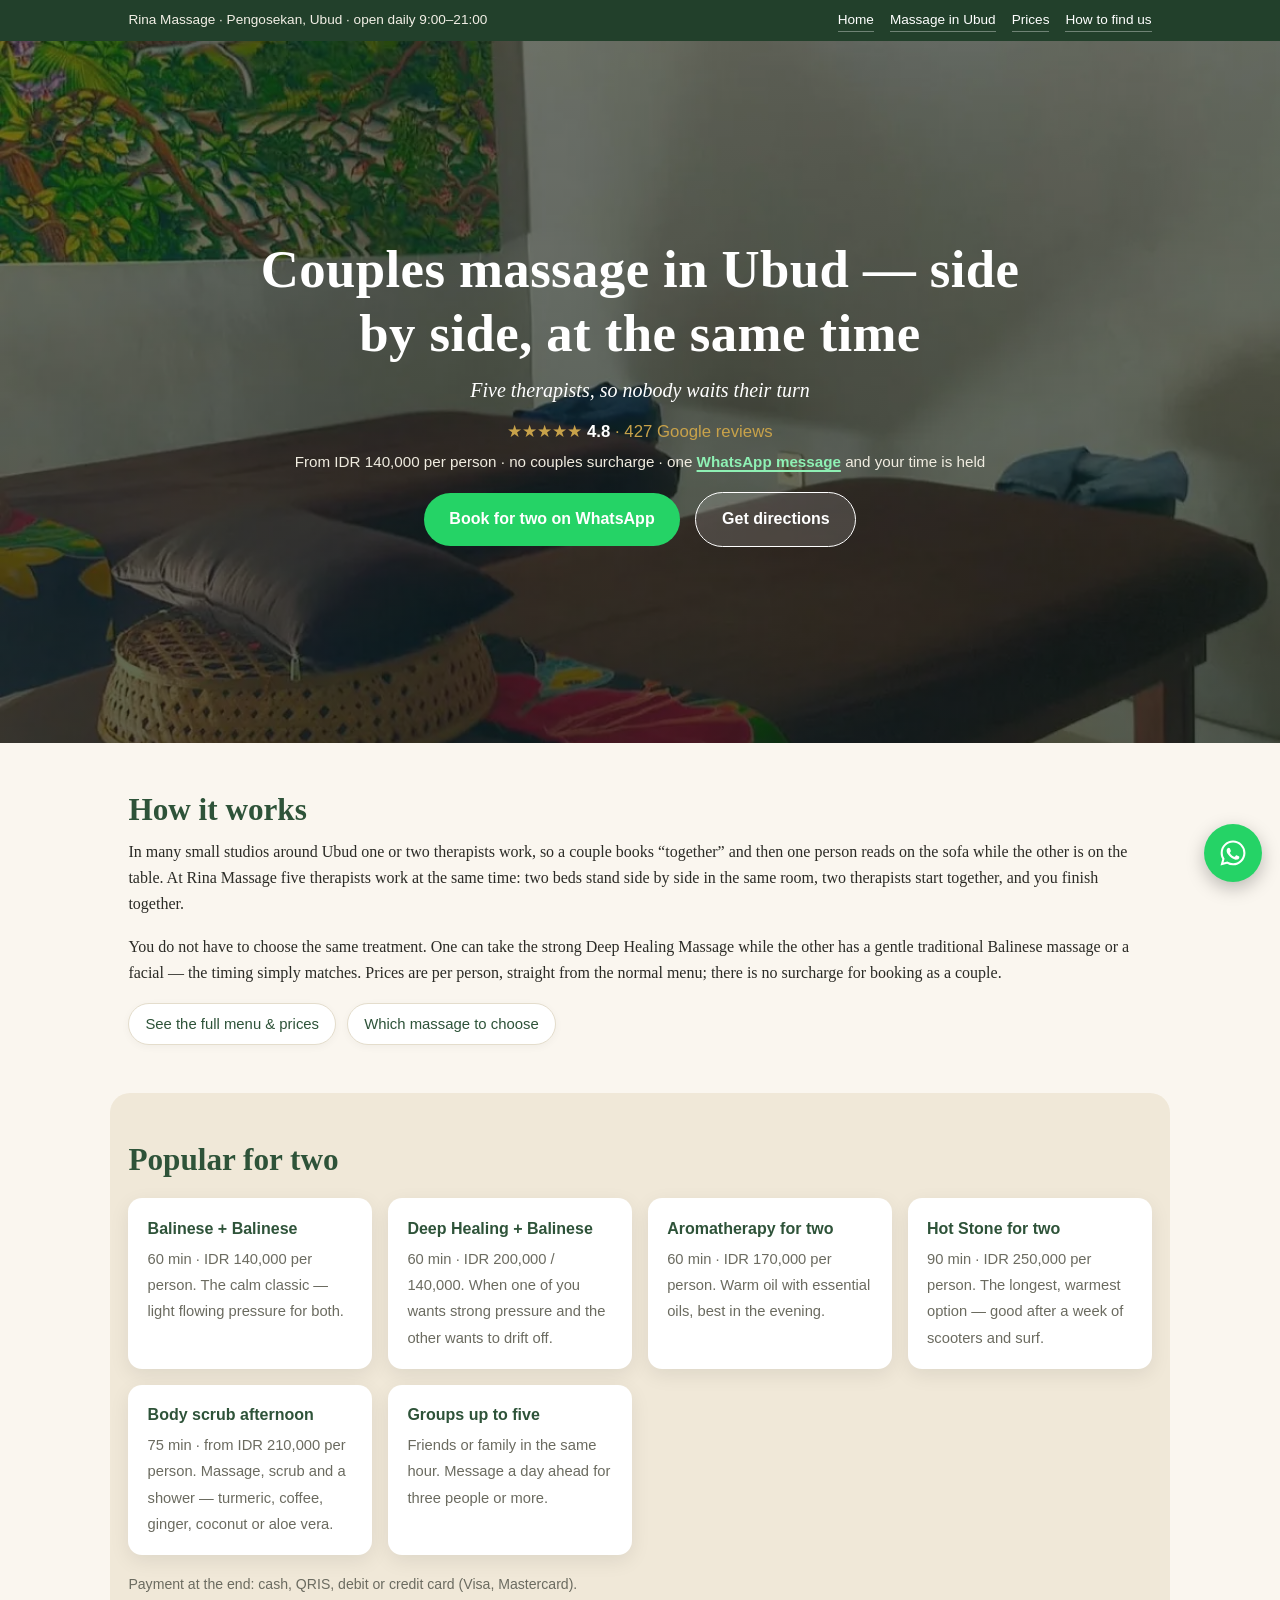
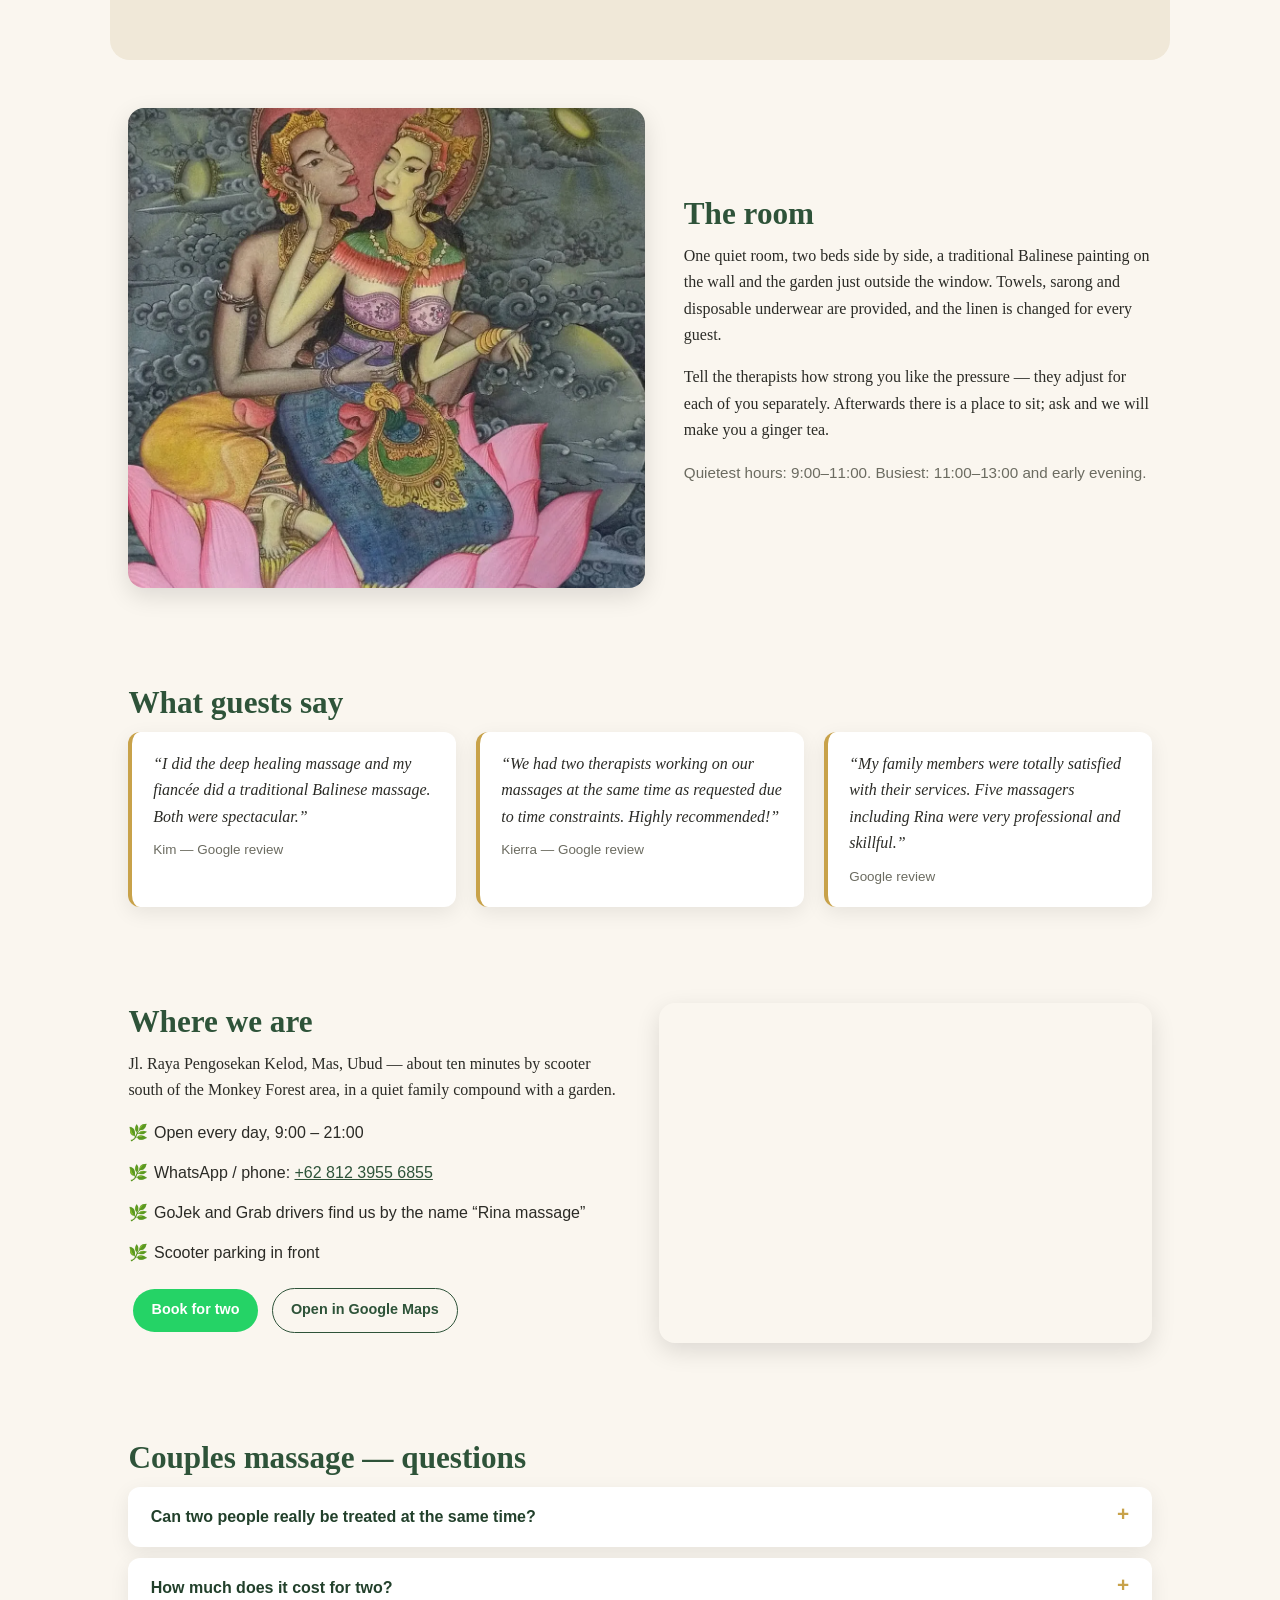
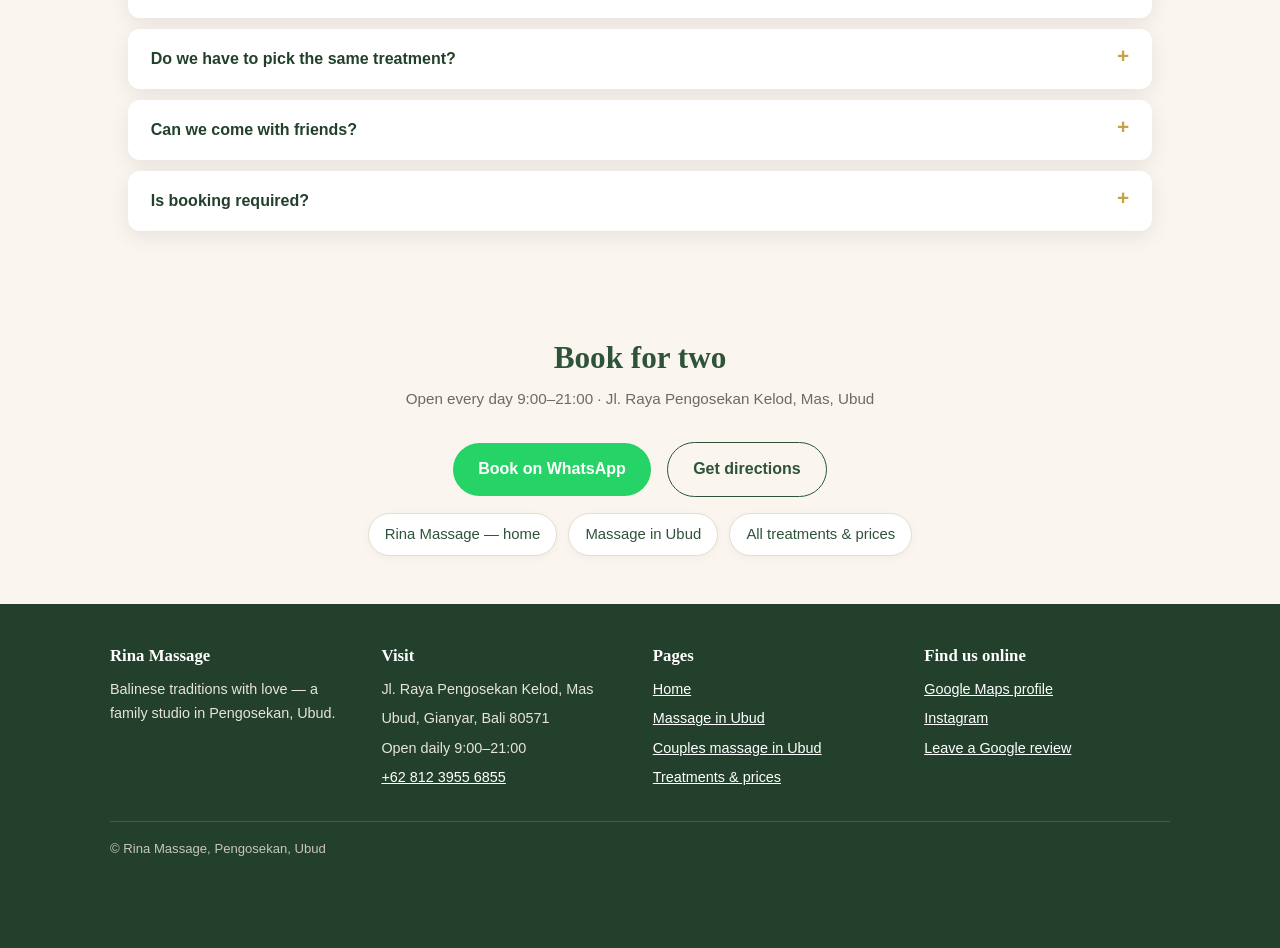
==== commit c15a8af1: "Make inline WhatsApp mentions tappable links to the chat 9 inline links across the three pages (hero" ====
--- a/couples-massage-ubud/index.html
+++ b/couples-massage-ubud/index.html
@@ -63,7 +63,7 @@
     <h1>Couples massage in Ubud — side by side, at the same time</h1>
     <p class="tag">Five therapists, so nobody waits their turn</p>
     <p class="stars">★★★★★ <b>4.8</b> · 427 Google reviews</p>
-    <p class="facts">From IDR 140,000 per person · no couples surcharge · one WhatsApp message and your time is held</p>
+    <p class="facts">From IDR 140,000 per person · no couples surcharge · one <a class="walink" data-track="whatsapp-inline-hero-couples" href="https://wa.me/6281239556855?text=Hi%20Rina!%20We%20would%20like%20to%20book%20a%20couples%20massage." target="_blank" rel="noopener">WhatsApp message</a> and your time is held</p>
     <a class="cta wa" data-track="whatsapp-hero-couples" href="https://wa.me/6281239556855?text=Hi%20Rina!%20We%20would%20like%20to%20book%20a%20couples%20massage." target="_blank" rel="noopener">Book for two on WhatsApp</a>
     <a class="cta map" data-track="maps-hero-couples" href="https://maps.app.goo.gl/XEnyNrB8rsMoHfEm6" target="_blank" rel="noopener">Get directions</a>
   </div>
@@ -137,8 +137,8 @@
   <details><summary>Can two people really be treated at the same time?</summary><div class="answer"><p>Yes — two beds, two therapists, one room, same start and finish. That is the main reason couples come back to us.</p></div></details>
   <details><summary>How much does it cost for two?</summary><div class="answer"><p>Per person from the normal menu: Balinese 60 min IDR 140,000, aromatherapy IDR 170,000, Deep Healing IDR 200,000, Hot Stone 90 min IDR 250,000. No couples surcharge.</p></div></details>
   <details><summary>Do we have to pick the same treatment?</summary><div class="answer"><p>No. Different treatments of the same length work best, and we will tell you if the timing does not match.</p></div></details>
-  <details><summary>Can we come with friends?</summary><div class="answer"><p>Yes, up to five people in the same hour. Send a WhatsApp message a day ahead so all the therapists are free.</p></div></details>
-  <details><summary>Is booking required?</summary><div class="answer"><p>For two people a walk-in usually works outside the busy hours. To be sure — especially around 11:00–13:00, in the early evening, or with three people and more — send one WhatsApp message: we normally confirm within 5–15 minutes and keep the therapists free. No deposit.</p></div></details>
+  <details><summary>Can we come with friends?</summary><div class="answer"><p>Yes, up to five people in the same hour. Send a <a class="walink" data-track="whatsapp-inline-faq-groups-couples" href="https://wa.me/6281239556855?text=Hi%20Rina!%20We%20would%20like%20to%20book%20a%20couples%20massage." target="_blank" rel="noopener">WhatsApp message</a> a day ahead so all the therapists are free.</p></div></details>
+  <details><summary>Is booking required?</summary><div class="answer"><p>For two people a walk-in usually works outside the busy hours. To be sure — especially around 11:00–13:00, in the early evening, or with three people and more — send one <a class="walink" data-track="whatsapp-inline-faq-couples" href="https://wa.me/6281239556855?text=Hi%20Rina!%20We%20would%20like%20to%20book%20a%20couples%20massage." target="_blank" rel="noopener">WhatsApp message</a>: we normally confirm within 5–15 minutes and keep the therapists free. No deposit.</p></div></details>
 </section>
 
 <section class="center">
--- a/assets/style.css
+++ b/assets/style.css
@@ -145,3 +145,11 @@
   .stickybar .mp{background:#fff;color:var(--green);border:1.5px solid var(--green)}
   body{padding-bottom:3.6rem}
 }
+
+/* ---------- inline WhatsApp links ---------- */
+.walink{color:var(--wa);font-weight:700;text-decoration:underline;text-decoration-thickness:2px;text-underline-offset:3px;white-space:nowrap}
+.walink:hover{color:#128c4a}
+.hero .walink{color:#8ef0b4}
+.hero .walink:hover{color:#fff}
+.why-item .walink,.faq .answer .walink,.note .walink{color:var(--green)}
+.why-item .walink:hover,.faq .answer .walink:hover,.note .walink:hover{color:var(--wa)}
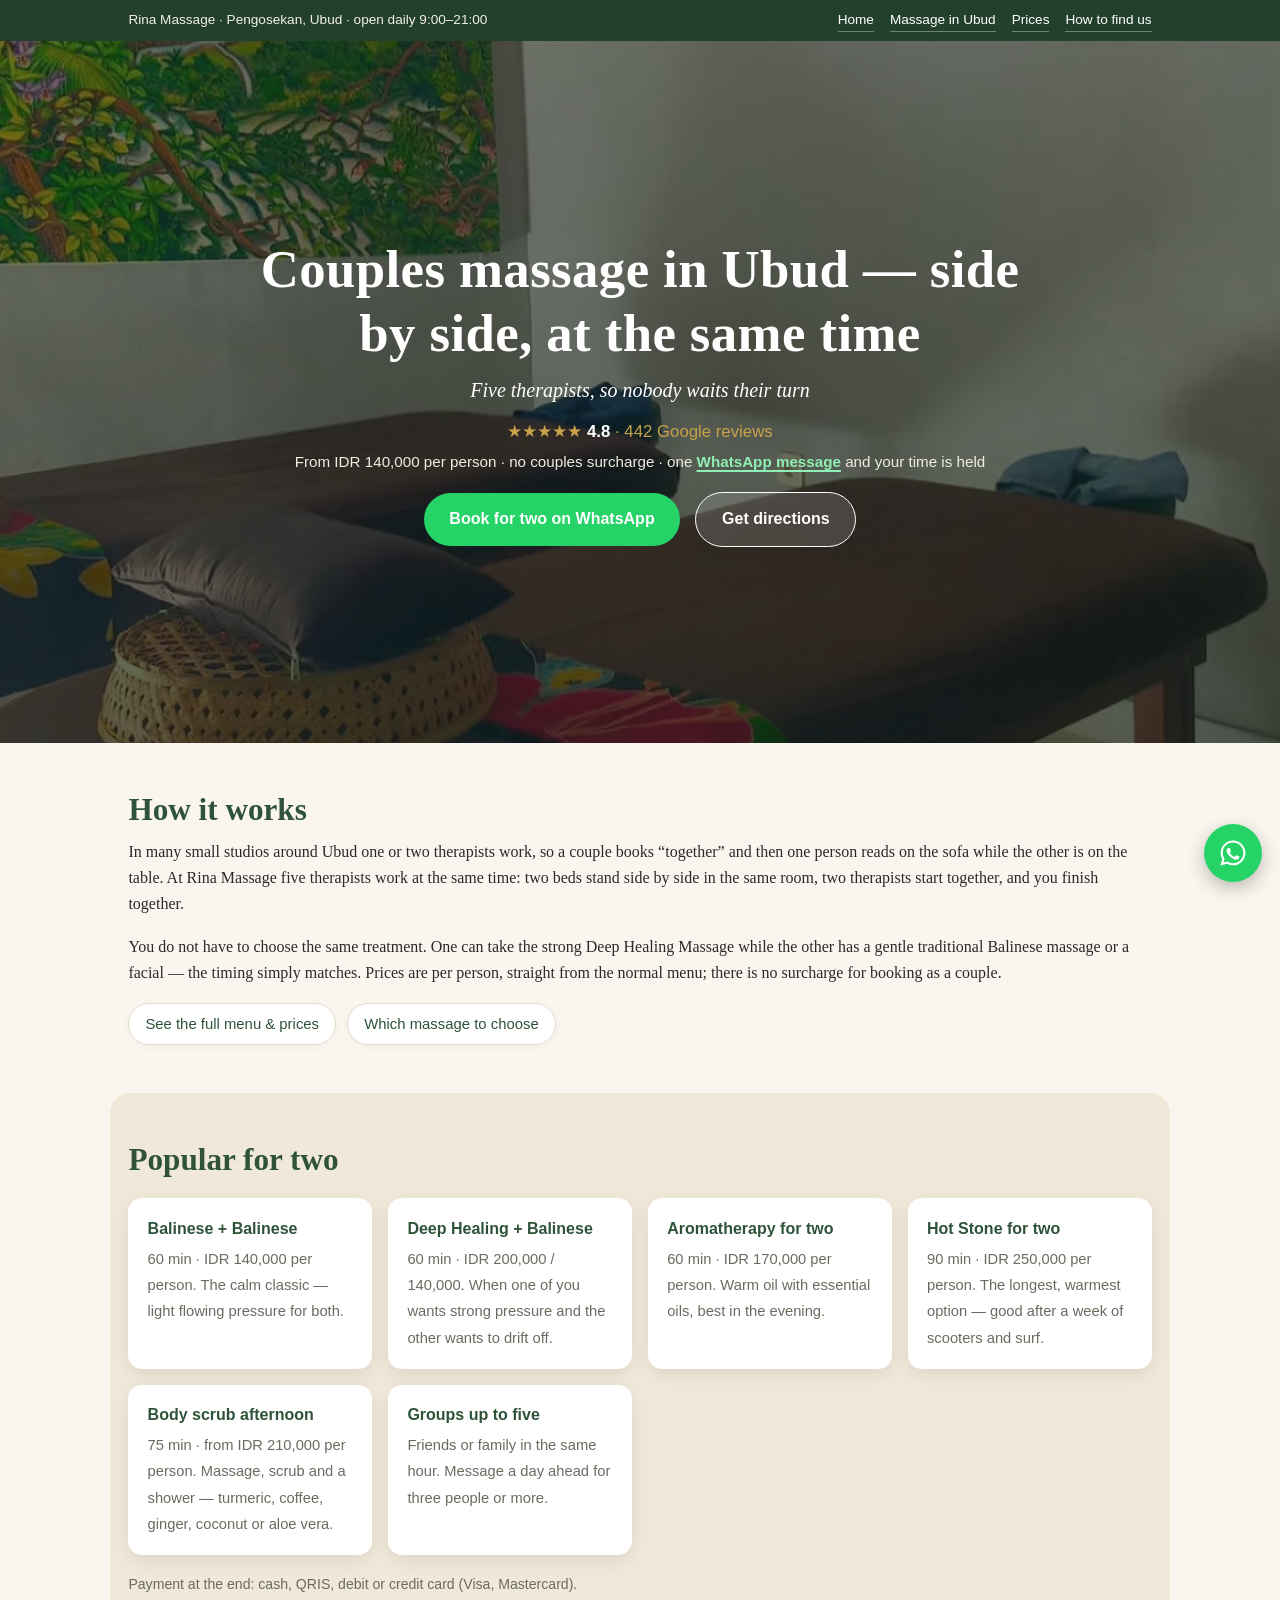
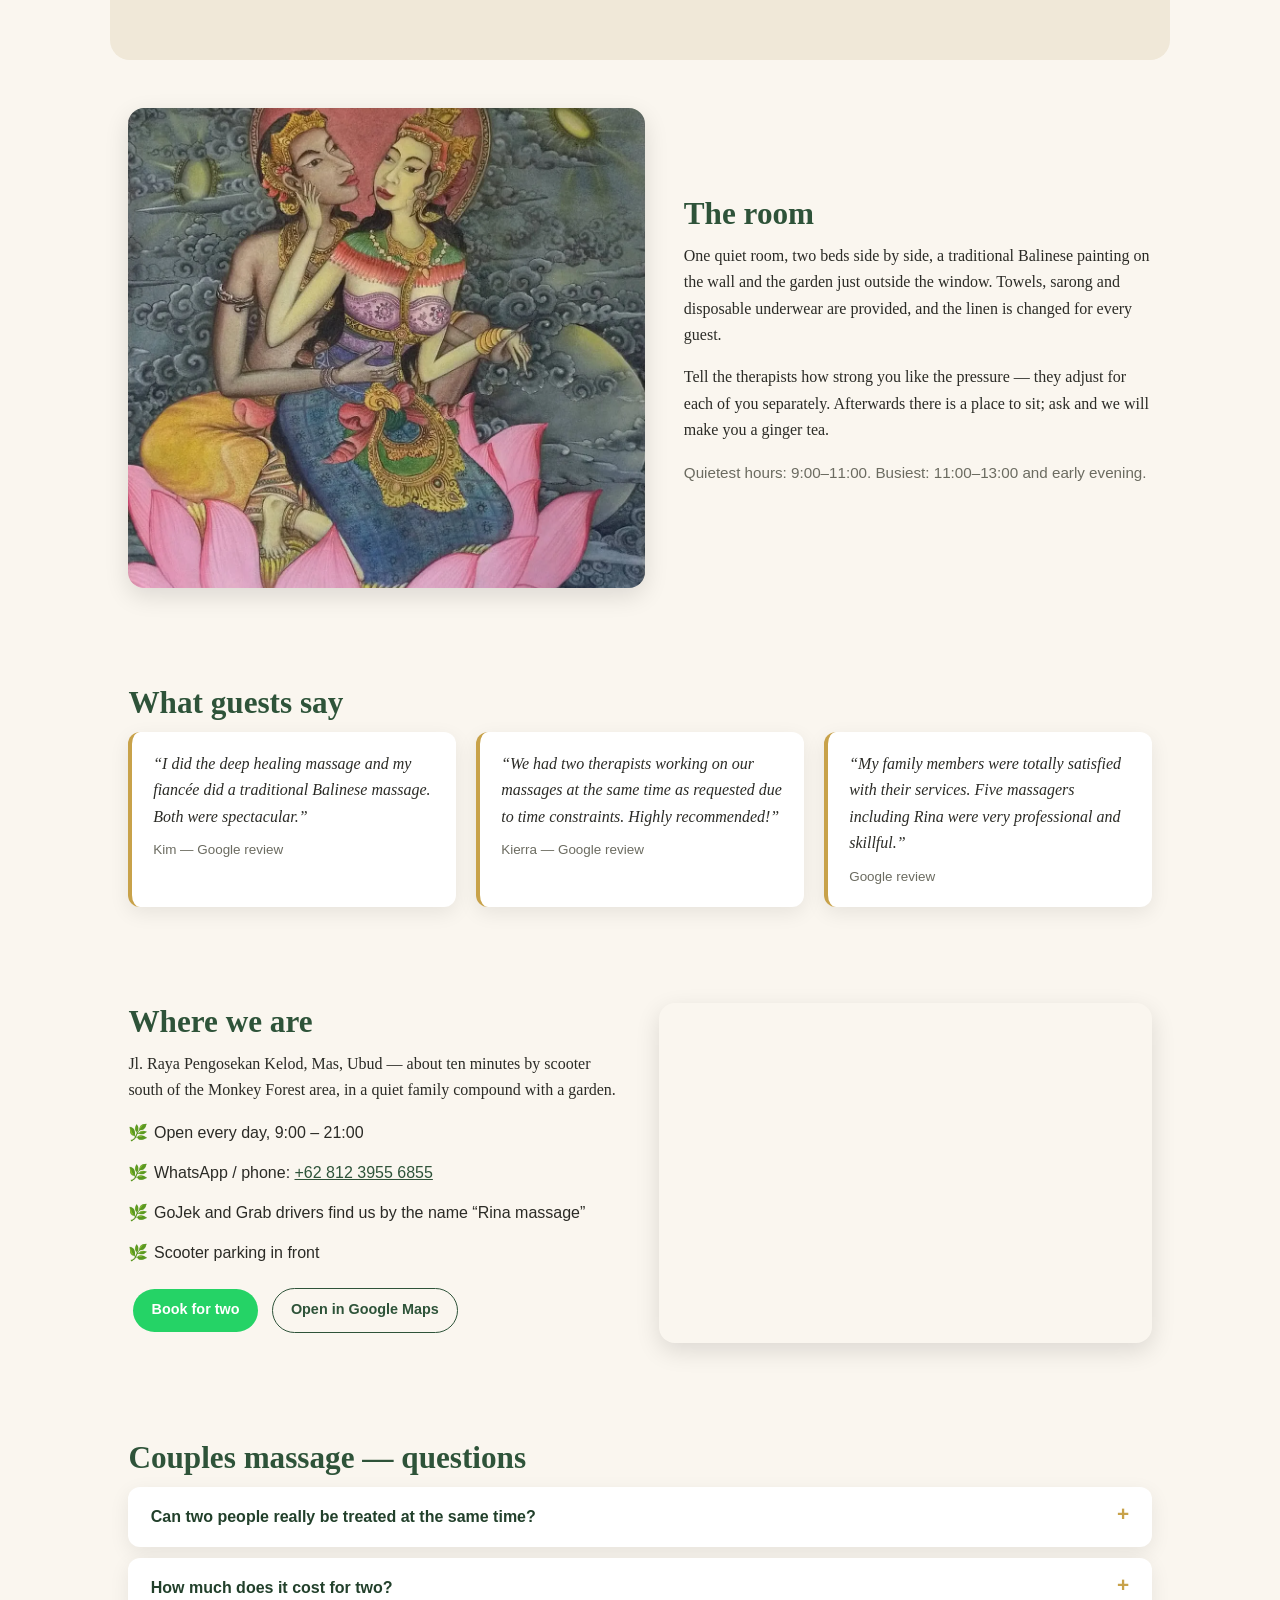
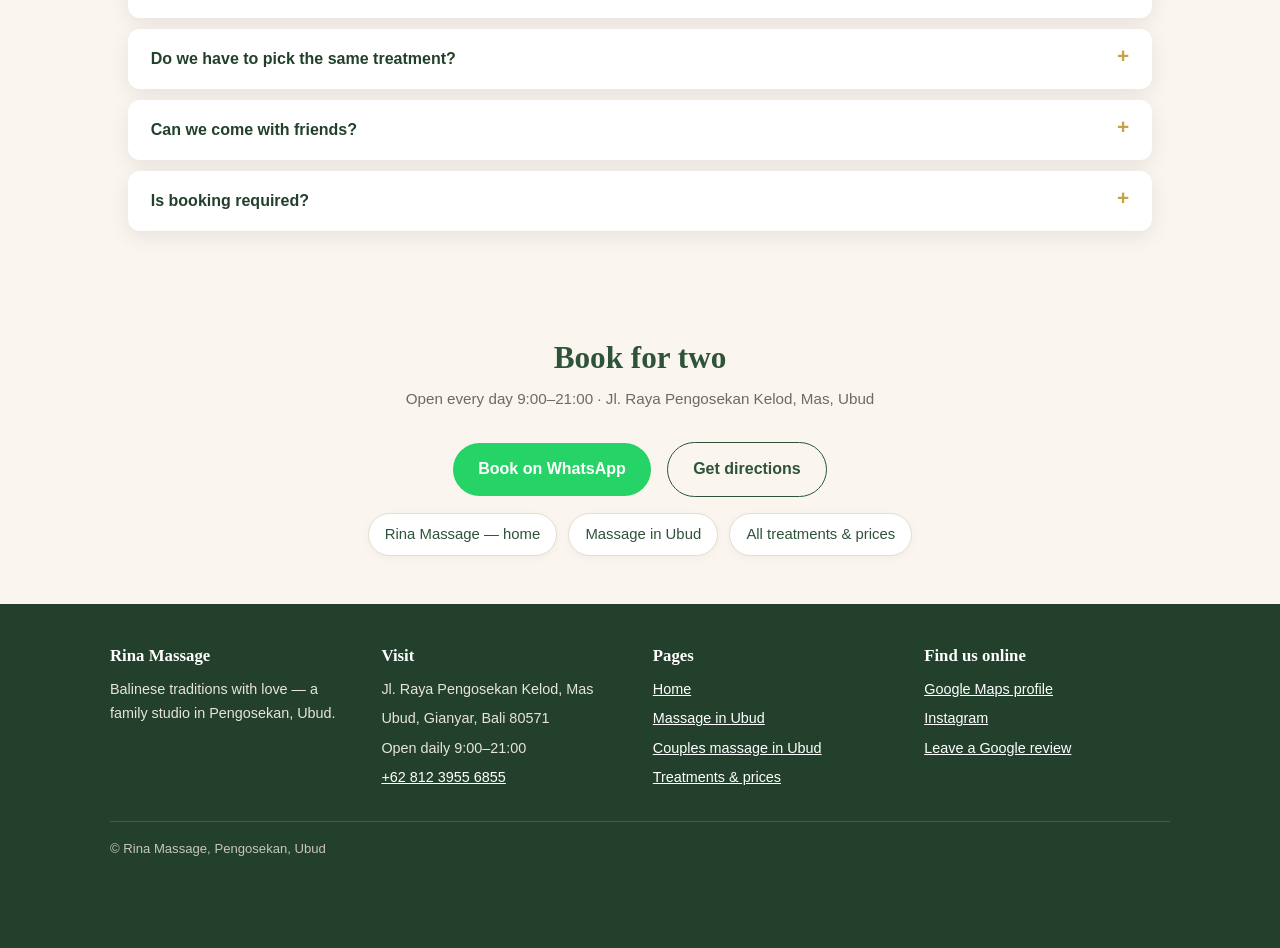
==== commit 14e7c324: "Add GA4 (G-XJPQRLR291) with CTA event tracking; update review count to 442 Co-Authored-By: Claude Op" ====
--- a/couples-massage-ubud/index.html
+++ b/couples-massage-ubud/index.html
@@ -3,6 +3,15 @@
 <head>
 <meta charset="UTF-8">
 <meta name="viewport" content="width=device-width, initial-scale=1.0">
+<!-- Google tag (gtag.js) -->
+<script async src="https://www.googletagmanager.com/gtag/js?id=G-XJPQRLR291"></script>
+<script>
+  window.dataLayer = window.dataLayer || [];
+  function gtag(){dataLayer.push(arguments);}
+  gtag('js', new Date());
+  gtag('config', 'G-XJPQRLR291');
+</script>
+<script src="/assets/track.js" defer></script>
 <title>Couples Massage in Ubud — Side by Side, from IDR 140,000 | Rina Massage</title>
 <meta name="description" content="Couples massage in Ubud at Rina Massage, Pengosekan. Five therapists means two people are treated at the same time in the same room — Balinese, deep healing or hot stone, from IDR 140,000 per person. Groups welcome, booking on WhatsApp.">
 <link rel="canonical" href="https://rinamassageubud.com/couples-massage-ubud/">
@@ -62,7 +71,7 @@
   <div>
     <h1>Couples massage in Ubud — side by side, at the same time</h1>
     <p class="tag">Five therapists, so nobody waits their turn</p>
-    <p class="stars">★★★★★ <b>4.8</b> · 427 Google reviews</p>
+    <p class="stars">★★★★★ <b>4.8</b> · 442 Google reviews</p>
     <p class="facts">From IDR 140,000 per person · no couples surcharge · one <a class="walink" data-track="whatsapp-inline-hero-couples" href="https://wa.me/6281239556855?text=Hi%20Rina!%20We%20would%20like%20to%20book%20a%20couples%20massage." target="_blank" rel="noopener">WhatsApp message</a> and your time is held</p>
     <a class="cta wa" data-track="whatsapp-hero-couples" href="https://wa.me/6281239556855?text=Hi%20Rina!%20We%20would%20like%20to%20book%20a%20couples%20massage." target="_blank" rel="noopener">Book for two on WhatsApp</a>
     <a class="cta map" data-track="maps-hero-couples" href="https://maps.app.goo.gl/XEnyNrB8rsMoHfEm6" target="_blank" rel="noopener">Get directions</a>
